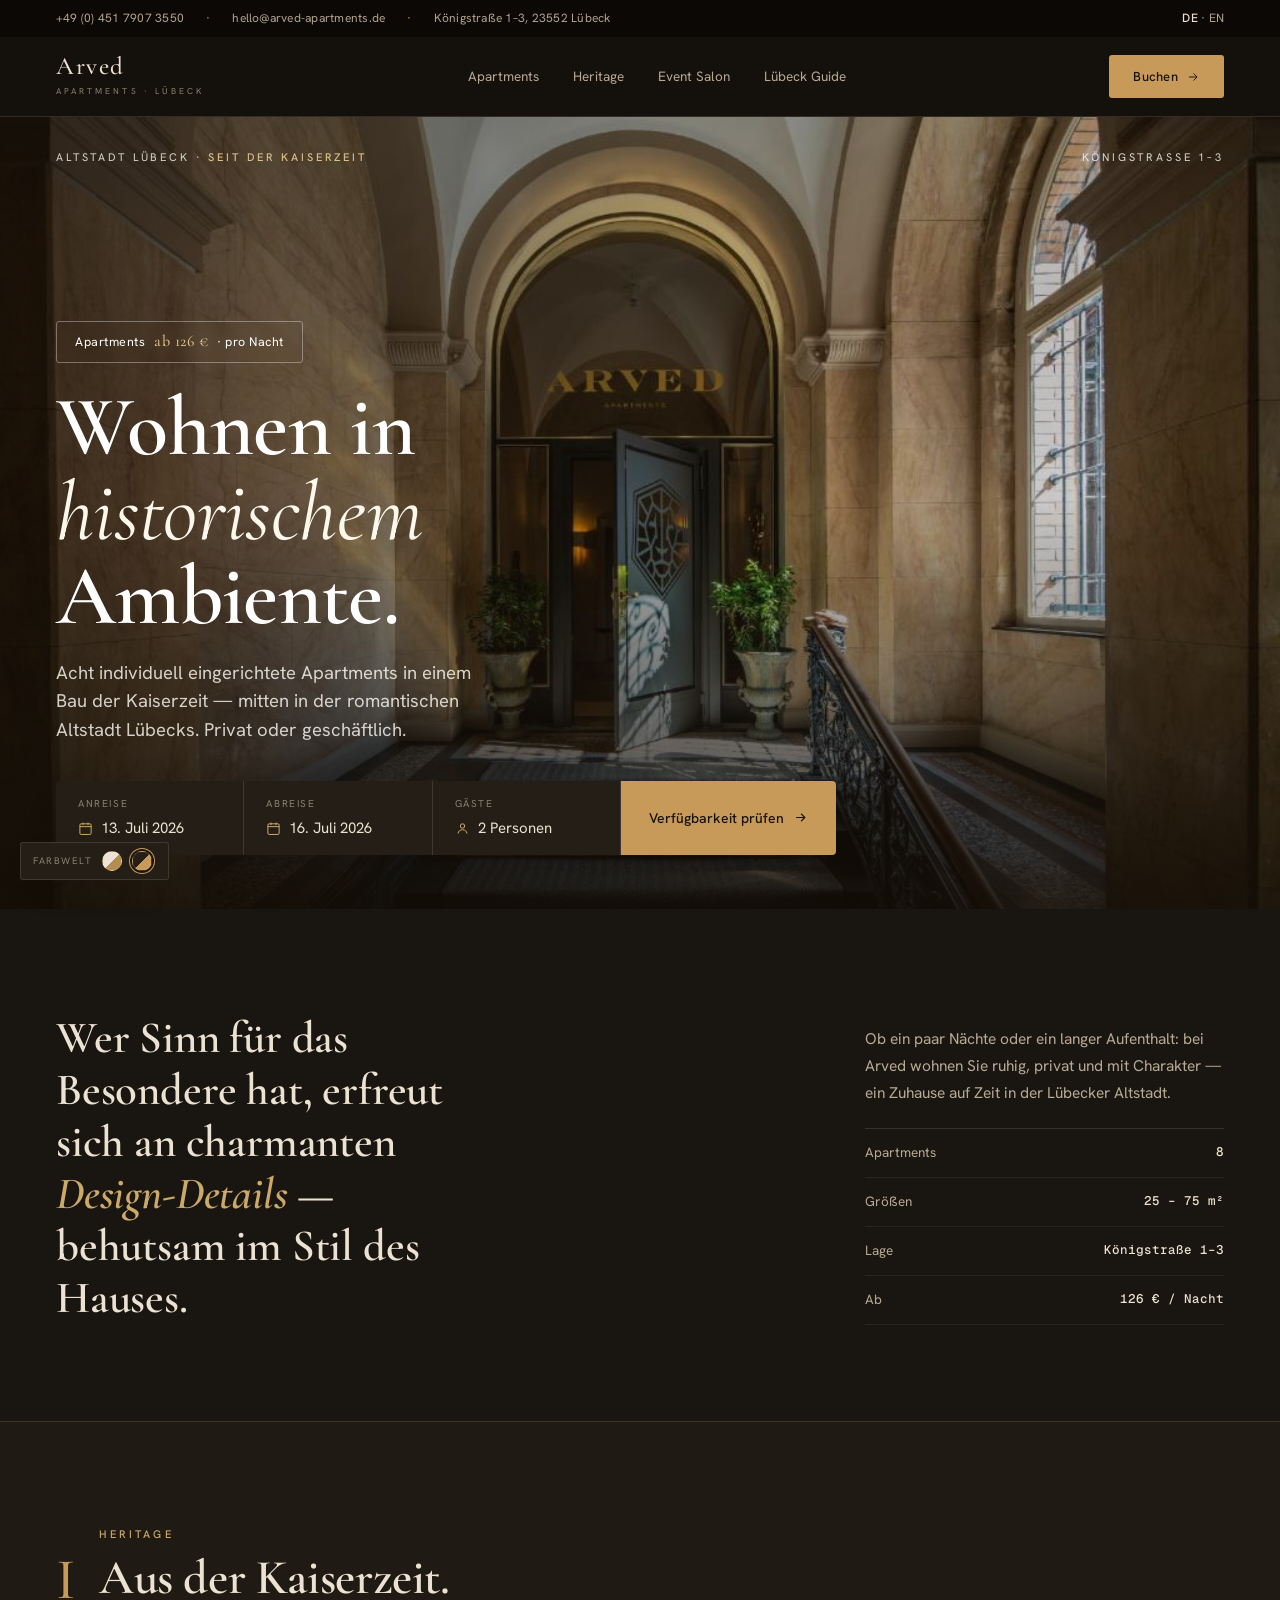
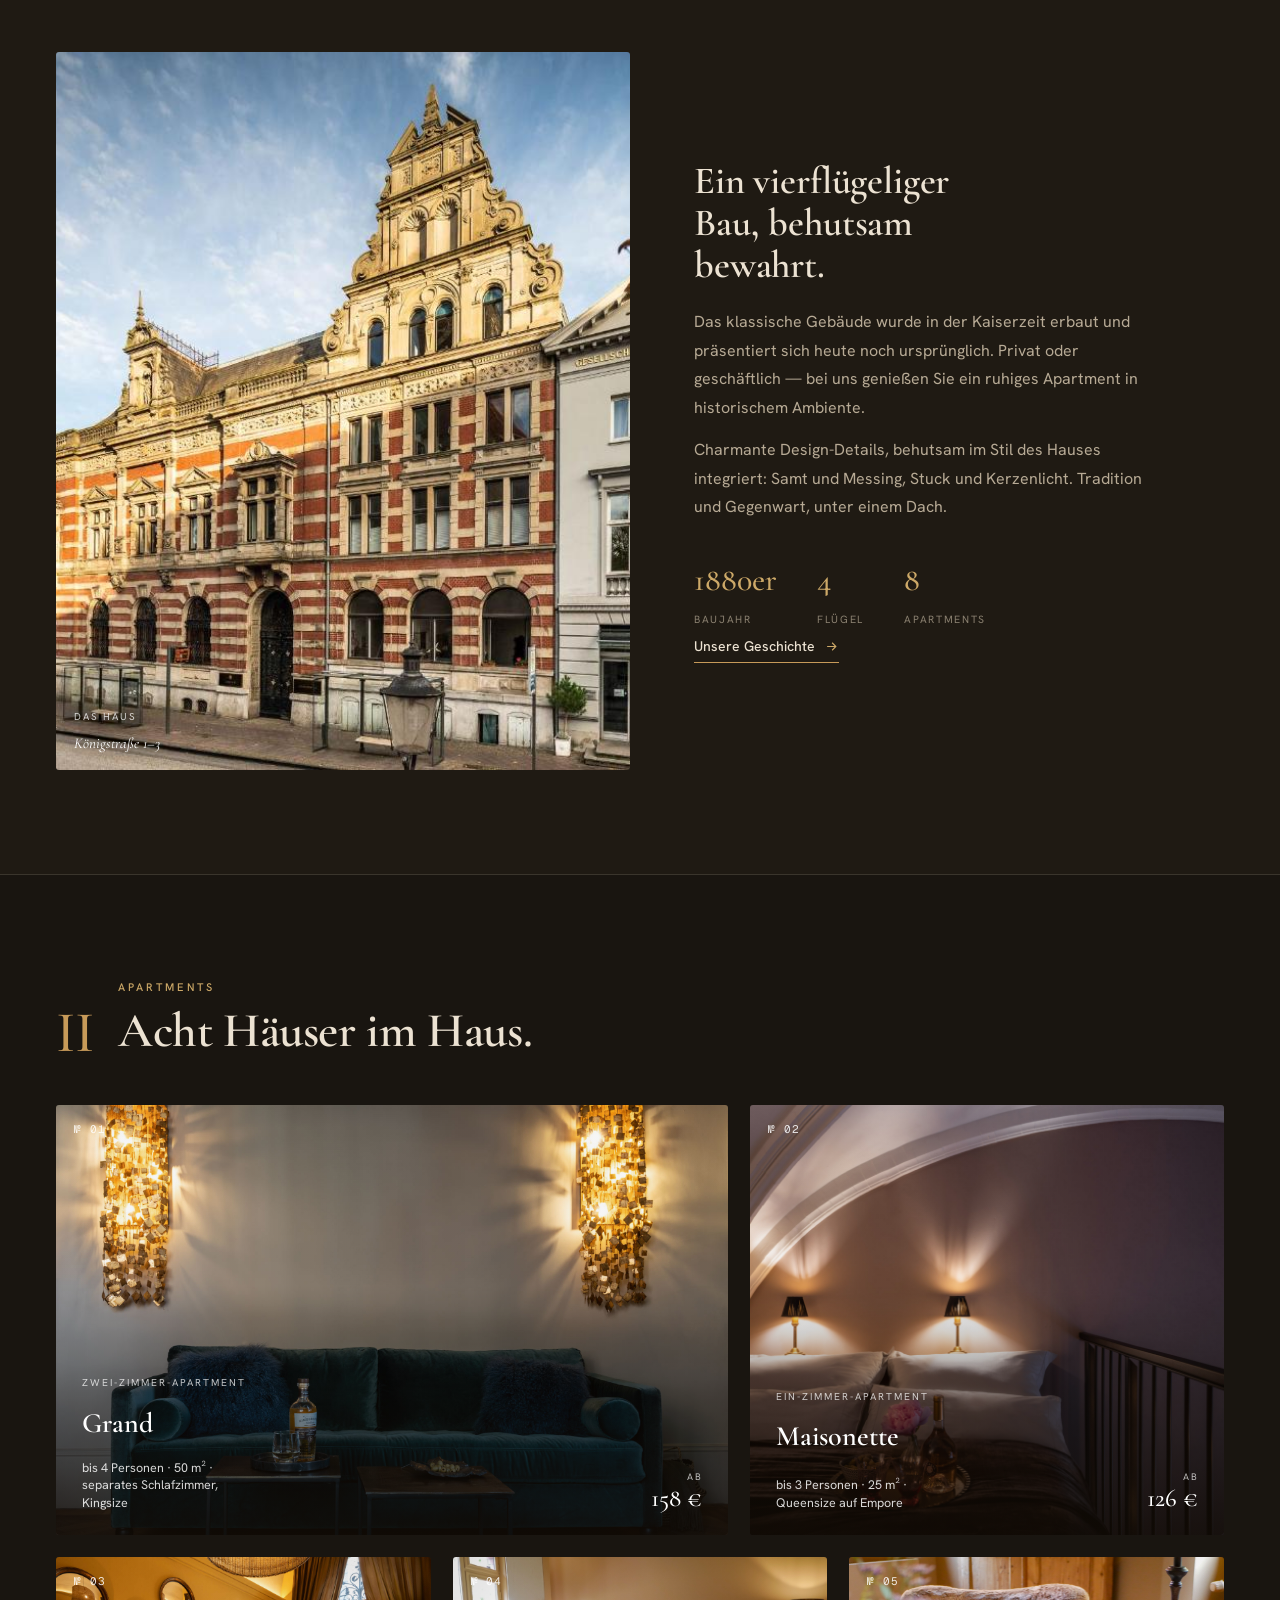
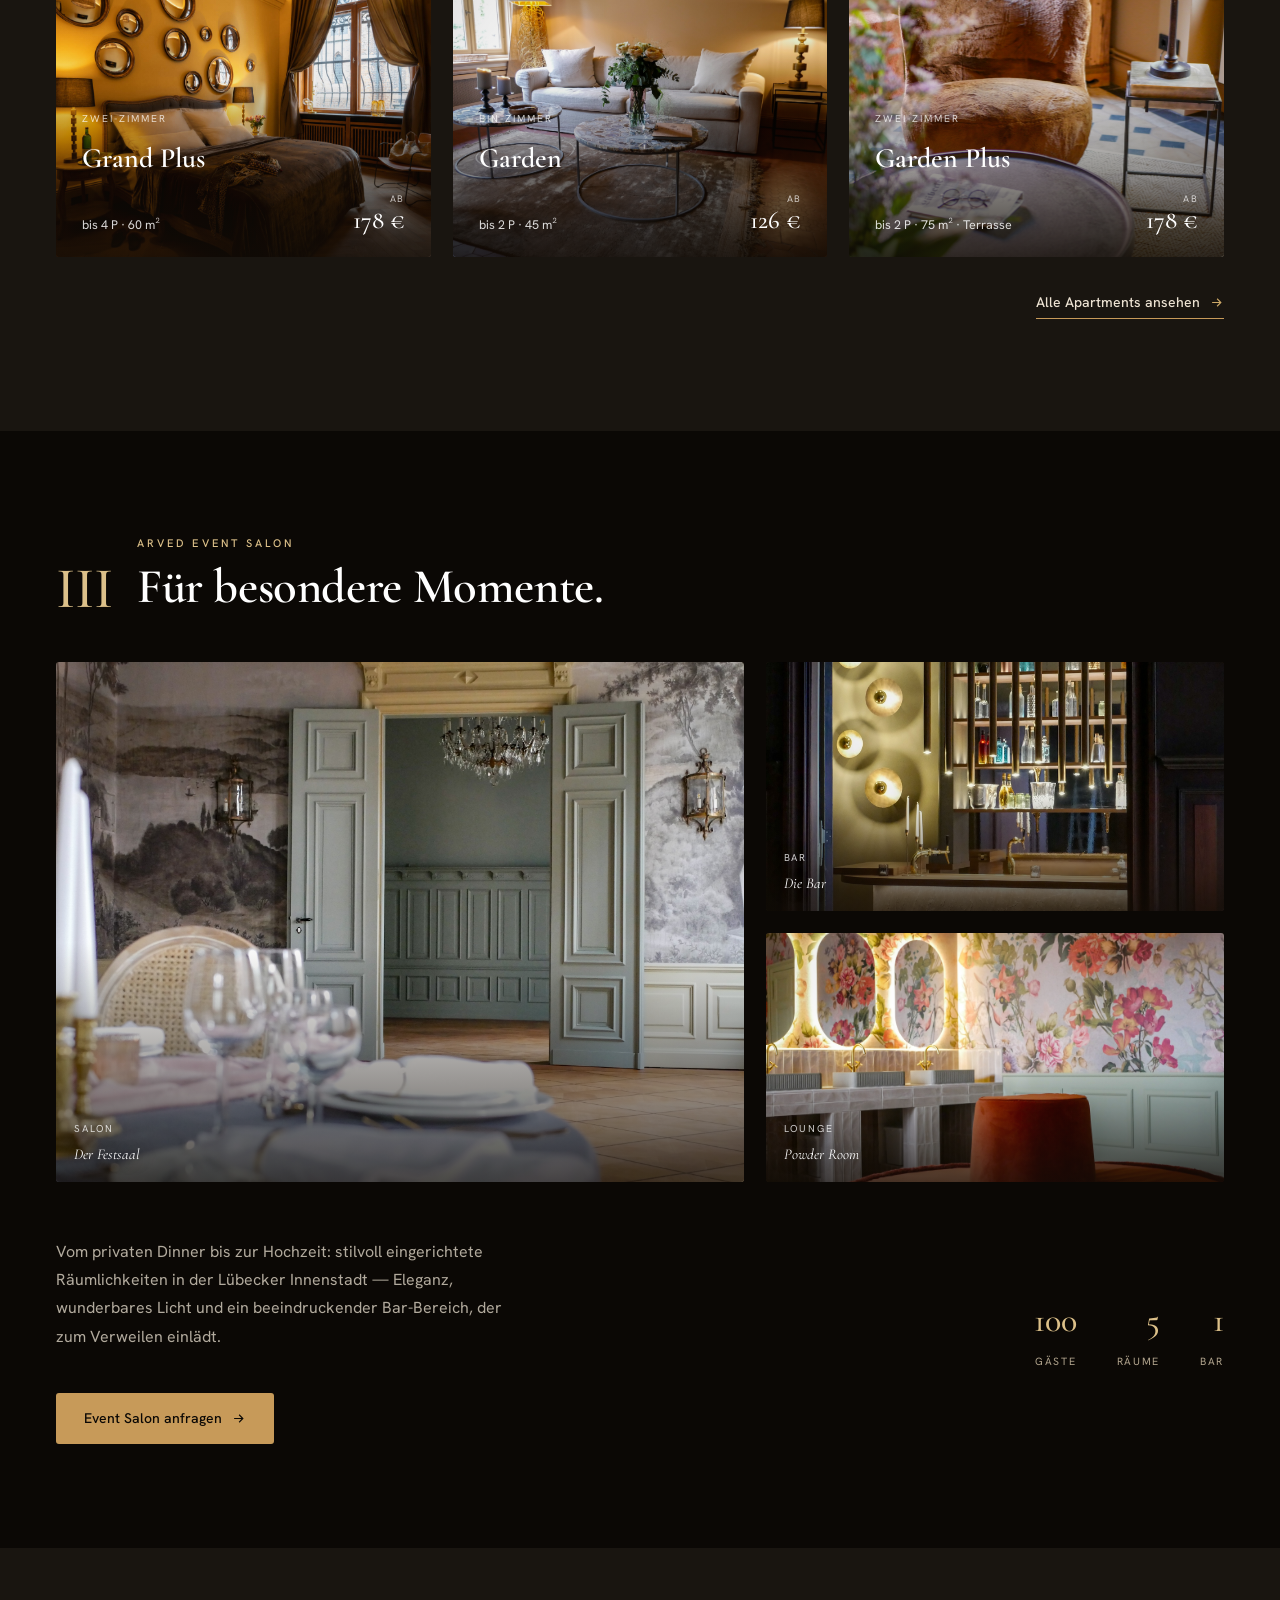
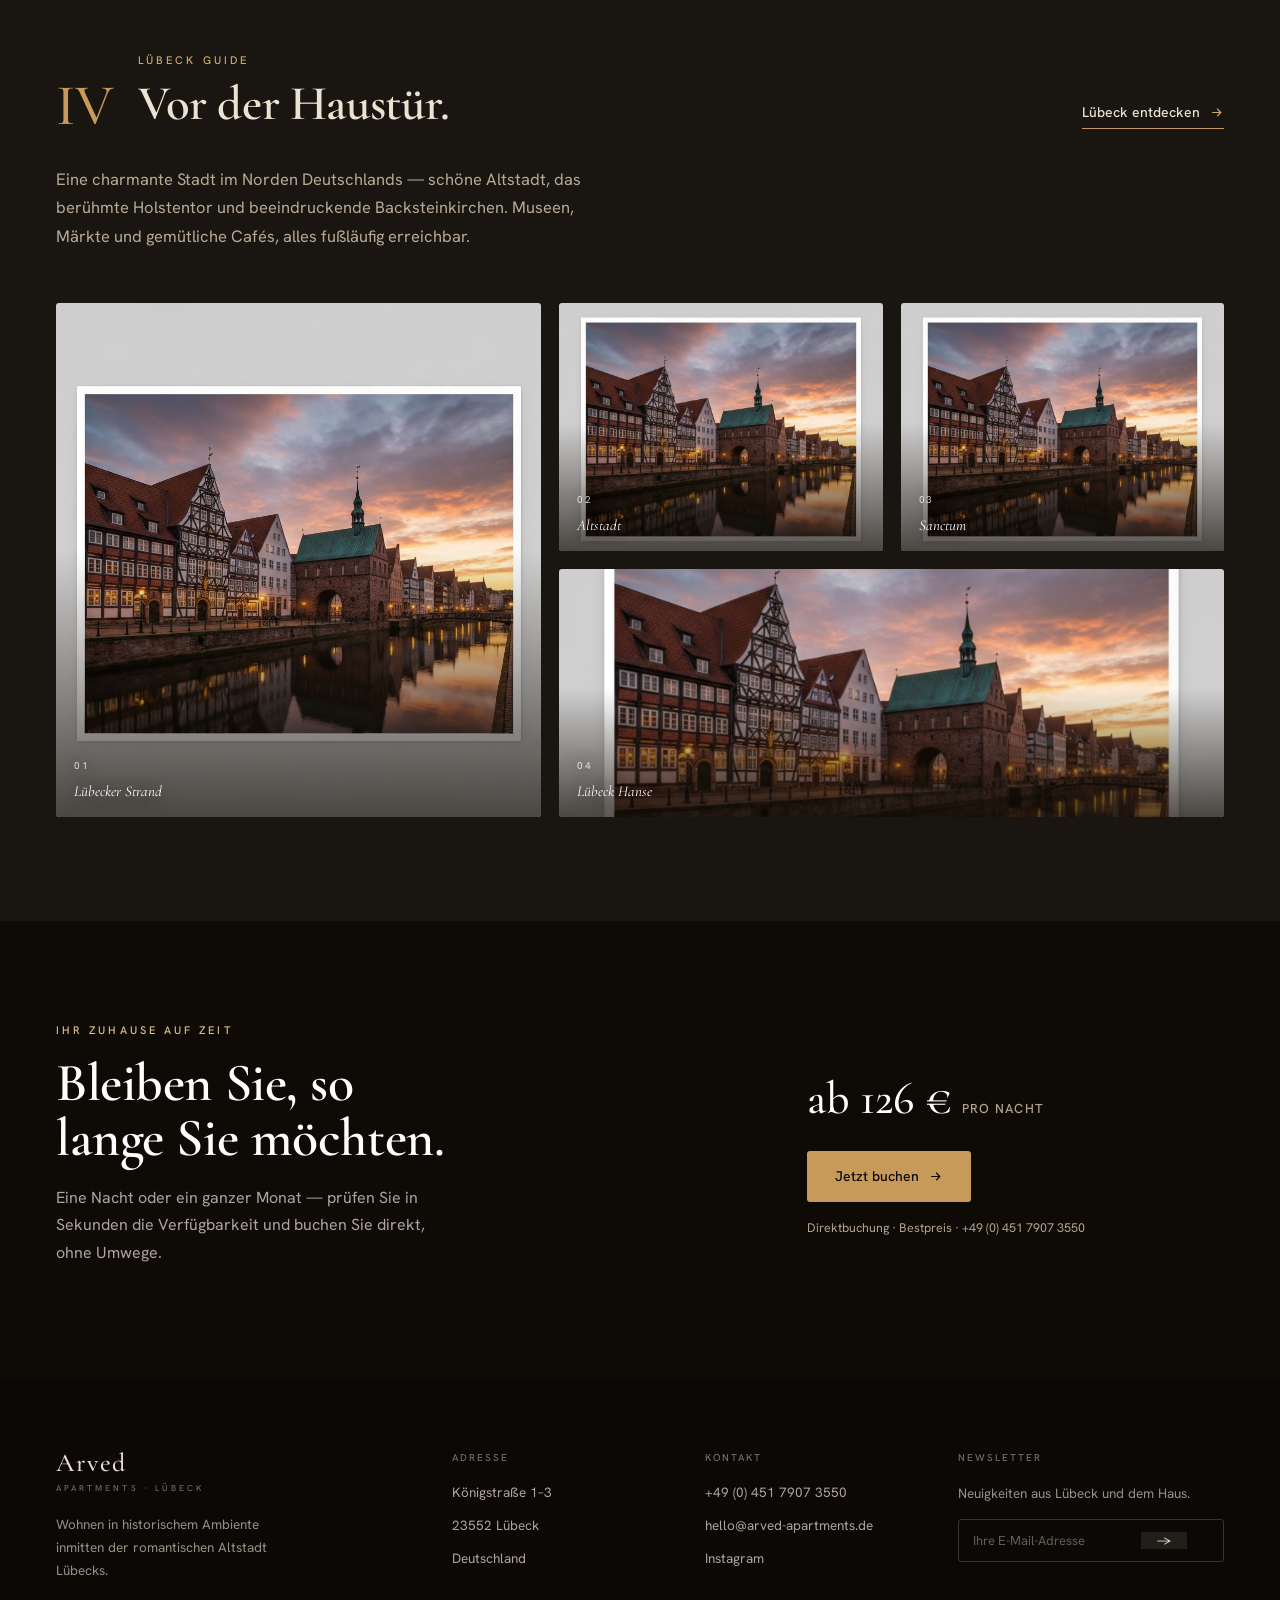
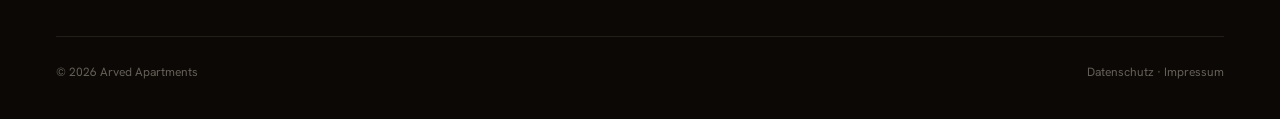
==== index.html @ 874bce6f "Initial import: ARVED Living click-dummy (static redesign prototype)" ====
<!DOCTYPE html>
<html lang="de">
<head>
<meta charset="utf-8">
<meta name="viewport" content="width=device-width, initial-scale=1">
<title>Arved Apartments — Lübeck</title>
<link rel="preconnect" href="https://fonts.googleapis.com">
<link rel="preconnect" href="https://fonts.gstatic.com" crossorigin>
<link href="https://fonts.googleapis.com/css2?family=Cormorant+Garamond:ital,wght@0,500;0,600;1,500;1,600&family=Hanken+Grotesk:wght@400;500;600&family=Geist+Mono:wght@400;500&display=swap" rel="stylesheet">
<style>
  :root{
    /* warm Arved palette — parchment, deep wood-black, brass */
    --page:#ece4d6; --paper:#f2ebdf; --card:#f4eee3; --card-h:#efe7d9;
    --ink:#1d1812; --ink2:#171209; --ink3:#221a10;
    --t1:#241d14; --t2:#6c6051; --t3:#9d917c;
    --inv:#ece2d2; --invm:#b1a48d;
    --line:rgba(35,26,12,0.13); --line-s:rgba(35,26,12,0.08); --line-iv:rgba(236,226,210,0.16);
    --brass:#b58d51; --brass-d:#8a6a37; --brass-iv:#cda968;
    --serif:'Cormorant Garamond',Georgia,serif; --sans:'Hanken Grotesk',-apple-system,sans-serif;
    --mono:'Geist Mono',ui-monospace,monospace;
  }
  *{box-sizing:border-box;}
  html,body{margin:0;}
  body{background:var(--page);color:var(--t1);font-family:var(--sans);font-size:15px;line-height:1.62;-webkit-font-smoothing:antialiased;-moz-osx-font-smoothing:grayscale;}
  h1,h2,h3,h4{font-weight:500;margin:0;}
  a{color:inherit;text-decoration:none;}
  img{display:block;}
  .wrap{max-width:1280px;margin:0 auto;padding:0 56px;}
  .eb{font-size:11px;font-weight:500;letter-spacing:0.28em;text-transform:uppercase;color:var(--brass-d);}
  .lnk{display:inline-flex;align-items:center;gap:9px;font-size:14px;font-weight:500;color:var(--t1);border-bottom:1px solid var(--brass);padding-bottom:4px;transition:gap .2s;}
  .lnk:hover{gap:15px;}
  .lnk svg{width:15px;height:15px;stroke:var(--brass-d);stroke-width:1.7;fill:none;}
  .rn{font-family:var(--serif);font-weight:500;color:var(--brass);line-height:.78;letter-spacing:0;}

  /* ---- top utility bar ---- */
  .util{background:var(--ink2);color:var(--invm);font-size:12px;letter-spacing:0.02em;}
  .util-in{max-width:1280px;margin:0 auto;padding:9px 56px;display:flex;align-items:center;justify-content:space-between;gap:20px;}
  .util a{color:var(--invm);transition:color .15s;}
  .util a:hover{color:var(--inv);}
  .util .l{display:flex;gap:22px;align-items:center;flex-wrap:wrap;}
.util .l a,.util .l span{white-space:nowrap;}
  .util .dot{color:var(--brass);}
  .util .lang{white-space:nowrap;}
  .util .lang b{color:var(--inv);font-weight:500;}

  /* ---- nav ---- */
  .nav{position:sticky;top:0;z-index:40;background:rgba(236,228,214,0.86);backdrop-filter:blur(14px);border-bottom:1px solid var(--line);}
  .nav-in{max-width:1280px;margin:0 auto;padding:17px 56px;display:flex;align-items:center;justify-content:space-between;gap:30px;}
  .mark b{font-family:var(--serif);font-size:25px;font-weight:500;letter-spacing:0.06em;display:block;line-height:1;}
  .mark span{font-size:8.5px;letter-spacing:0.36em;text-transform:uppercase;color:var(--t3);margin-top:6px;display:block;}
  .nav-l{display:flex;align-items:center;gap:34px;}
  .nav-l a{font-size:13.5px;color:var(--t2);transition:color .15s;white-space:nowrap;}
  .nav-l a:hover{color:var(--t1);}
  .btn-ink{background:var(--ink);color:var(--inv);font-size:13px;font-weight:500;border-radius:3px;padding:11px 24px;letter-spacing:0.02em;display:inline-flex;align-items:center;gap:8px;transition:opacity .15s;}
  .btn-ink:hover{opacity:.88;}
  .btn-ink svg{width:14px;height:14px;stroke:currentColor;stroke-width:1.6;fill:none;transition:transform .2s;}
  .btn-ink:hover svg{transform:translateX(3px);}

  /* ---- hero ---- */
  .hero{position:relative;min-height:792px;display:flex;flex-direction:column;justify-content:flex-end;overflow:hidden;}
  .hero>img{position:absolute;inset:0;width:100%;height:100%;object-fit:cover;object-position:center 50%;}
  .hero-ov{position:absolute;inset:0;background:linear-gradient(to top,rgba(20,14,7,0.86),rgba(20,14,7,0.18) 52%,rgba(20,14,7,0.30)),linear-gradient(to right,rgba(20,14,7,0.55),rgba(20,14,7,0) 62%);}
  .hero-top{position:absolute;top:32px;left:0;right:0;}
  .hero-top .wrap{display:flex;justify-content:space-between;color:rgba(255,251,244,0.82);font-size:11px;letter-spacing:0.26em;text-transform:uppercase;}
  .hero-top b{color:var(--brass-iv);font-weight:500;}
  .hero-c{position:relative;padding-bottom:54px;}
  .hero-price{display:inline-flex;align-items:baseline;gap:9px;white-space:nowrap;border:1px solid rgba(255,251,244,0.4);color:#fff;border-radius:3px;padding:7px 18px;font-size:12.5px;letter-spacing:0.04em;backdrop-filter:blur(4px);}
  .hero-price b{font-family:var(--serif);font-size:16px;font-weight:500;color:var(--brass-iv);}
  .hero h1{font-family:var(--serif);font-weight:500;letter-spacing:-0.008em;line-height:1.0;color:#fff;font-size:clamp(52px,6.6vw,98px);margin:22px 0 0;max-width:15ch;}
  .hero h1 i{font-style:italic;font-weight:400;color:#fdf7ec;}
  .hero-sub{color:rgba(255,251,244,0.8);font-size:18.5px;line-height:1.55;max-width:44ch;margin:20px 0 0;}

  /* booking bar */
  .book{margin-top:36px;display:flex;align-items:stretch;background:rgba(244,238,227,0.96);border-radius:4px;backdrop-filter:blur(8px);max-width:780px;box-shadow:0 36px 80px -34px rgba(15,10,4,0.7);overflow:hidden;}
  .bk-f{flex:1;padding:15px 22px;border-right:1px solid var(--line);display:flex;flex-direction:column;gap:4px;cursor:pointer;transition:background .15s;}
  .bk-f:hover{background:var(--card-h);}
  .bk-f .l{font-size:10px;letter-spacing:0.16em;text-transform:uppercase;color:var(--t3);}
  .bk-f .v{font-size:15px;color:var(--t1);display:flex;align-items:center;gap:8px;}
  .bk-f .v svg{width:15px;height:15px;stroke:var(--brass-d);stroke-width:1.6;fill:none;}
  .bk-go{display:flex;align-items:center;gap:9px;background:var(--ink);color:var(--inv);font-size:14px;font-weight:500;padding:0 28px;white-space:nowrap;transition:opacity .15s;}
  .bk-go:hover{opacity:.9;}
  .bk-go svg{width:15px;height:15px;stroke:currentColor;stroke-width:1.7;fill:none;transition:transform .2s;}
  .bk-go:hover svg{transform:translateX(3px);}

  /* ---- intro manifest ---- */
  .intro{padding:104px 0 96px;}
  .intro-grid{display:grid;grid-template-columns:1.35fr 0.65fr;gap:64px;align-items:end;}
  .intro h2{font-family:var(--serif);font-size:clamp(30px,3.5vw,46px);font-weight:500;letter-spacing:-0.004em;line-height:1.16;max-width:20ch;}
  .intro h2 i{font-style:italic;color:var(--brass-d);}
  .intro p{font-size:15.5px;color:var(--t2);line-height:1.75;}
  .intro .meta{display:flex;flex-direction:column;gap:0;border-top:1px solid var(--line);}
  .intro .meta div{display:flex;justify-content:space-between;gap:14px;padding:13px 0;border-bottom:1px solid var(--line-s);font-size:13.5px;}
  .intro .meta div span{color:var(--t2);} .intro .meta div b{font-weight:500;font-family:var(--mono);font-size:12.5px;color:var(--t1);}

  /* ---- section heads ---- */
  section{padding:104px 0;}
  .shead{display:flex;align-items:flex-end;gap:24px;margin-bottom:50px;}
  .shead .rn{font-size:58px;}
  .shead h2{font-family:var(--serif);font-size:clamp(32px,3.8vw,50px);font-weight:500;letter-spacing:-0.008em;line-height:1;}
  .shead .eb{display:block;margin-bottom:10px;}
  .shead.between{justify-content:space-between;align-items:flex-end;}
  .shead.between .lh{display:flex;align-items:flex-end;gap:24px;}

  /* ---- heritage ---- */
  .heritage{background:var(--paper);border-top:1px solid var(--line);border-bottom:1px solid var(--line);}
  .her-grid{display:grid;grid-template-columns:1.04fr 0.96fr;gap:64px;align-items:center;}
  .her-fig{position:relative;border-radius:3px;overflow:hidden;background:#e0d5c2;aspect-ratio:4/5;}
  .her-fig img{width:100%;height:100%;object-fit:cover;}
  .cap{position:absolute;left:18px;bottom:15px;z-index:2;white-space:nowrap;color:#fff;font-family:var(--serif);font-style:italic;font-size:15px;text-shadow:0 1px 16px rgba(0,0,0,.7);}
  .cap em{font-style:normal;font-family:var(--sans);font-size:10px;letter-spacing:0.18em;text-transform:uppercase;color:rgba(255,255,255,0.78);display:block;margin-bottom:5px;}
  .her-tx h3{font-family:var(--serif);font-size:clamp(28px,3vw,40px);font-weight:500;letter-spacing:-0.004em;line-height:1.1;max-width:16ch;}
  .her-tx p{font-size:16px;color:var(--t2);line-height:1.78;margin:22px 0 0;max-width:50ch;}
  .her-tx p + p{margin-top:14px;}
  .her-stats{display:flex;gap:40px;margin:32px 0 4px;flex-wrap:wrap;}
  .her-stats .s b{font-family:var(--serif);font-size:32px;font-weight:500;color:var(--brass-d);display:block;letter-spacing:0;}
  .her-stats .s span{font-size:10.5px;letter-spacing:0.16em;text-transform:uppercase;color:var(--t3);}

  /* ---- apartments gallery ---- */
  .apts{padding-bottom:112px;}
  .agrid{display:grid;grid-template-columns:repeat(12,1fr);gap:22px;}
  .acard{position:relative;border-radius:3px;overflow:hidden;background:#e0d5c2;text-decoration:none;display:flex;align-items:flex-end;min-height:300px;}
  .acard img{position:absolute;inset:0;width:100%;height:100%;object-fit:cover;transition:transform .7s cubic-bezier(.2,.6,.2,1);}
  .acard:hover img{transform:scale(1.045);}
  .acard .g{position:absolute;inset:0;background:linear-gradient(to top,rgba(18,12,6,0.84),rgba(18,12,6,0.04) 58%);}
  .acard .c{position:relative;padding:24px 26px;width:100%;color:#fff;}
  .acard .cat{font-size:10px;letter-spacing:0.2em;text-transform:uppercase;color:rgba(255,255,255,0.74);}
  .acard h3{font-family:var(--serif);font-size:28px;font-weight:500;margin:7px 0 0;letter-spacing:0;}
  .acard .row{display:flex;align-items:flex-end;justify-content:space-between;gap:14px;margin-top:13px;}
  .acard .spec{font-size:12.5px;color:rgba(255,255,255,0.84);line-height:1.4;max-width:24ch;}
  .acard .pr{text-align:right;line-height:1.05;white-space:nowrap;}
  .acard .pr small{font-size:9.5px;letter-spacing:0.14em;text-transform:uppercase;color:rgba(255,255,255,0.72);display:block;margin-bottom:3px;}
  .acard .pr b{font-family:var(--serif);font-size:25px;font-weight:500;}
  .acard .badge{position:absolute;top:16px;left:18px;font-family:var(--mono);font-size:11px;letter-spacing:0.08em;color:#fff;opacity:.86;}
  .c-7{grid-column:span 7;} .c-5{grid-column:span 5;} .c-4{grid-column:span 4;}
  .tall{min-height:430px;}
  .apt-foot{display:flex;justify-content:flex-end;margin-top:34px;}

  /* ---- event salon (dark) ---- */
  .salon{background:var(--ink2);color:var(--inv);}
  .salon .shead h2{color:#fff;}
  .salon .rn{color:var(--brass-iv);}
  .salon .eb{color:var(--brass-iv);}
  .sgrid{display:grid;grid-template-columns:1.5fr 1fr;gap:22px;}
  .sgrid .big{position:relative;border-radius:3px;overflow:hidden;min-height:520px;background:#241c11;}
  .sgrid .big img{position:absolute;inset:0;width:100%;height:100%;object-fit:cover;}
  .sgrid figure::after{content:"";position:absolute;inset:0;background:linear-gradient(to top,rgba(18,12,6,0.74),rgba(18,12,6,0) 46%);pointer-events:none;}
  .scol{display:grid;grid-template-rows:1fr 1fr;gap:22px;}
  .scol .sm{position:relative;border-radius:3px;overflow:hidden;background:#241c11;}
  .scol .sm img{position:absolute;inset:0;width:100%;height:100%;object-fit:cover;}
  .sbar{display:grid;grid-template-columns:1.4fr 1fr;gap:48px;align-items:center;margin-top:40px;}
  .sbar p{font-size:16px;color:rgba(236,226,210,0.74);line-height:1.78;max-width:52ch;}
  .sbar .stats{display:flex;gap:40px;flex-wrap:wrap;justify-content:flex-end;}
  .sbar .stats .s{text-align:right;}
  .sbar .stats .s b{font-family:var(--serif);font-size:34px;font-weight:500;color:var(--brass-iv);display:block;}
  .sbar .stats .s span{font-size:10.5px;letter-spacing:0.16em;text-transform:uppercase;color:var(--invm);}
  .btn-brass{background:var(--brass);color:var(--ink2);font-size:14px;font-weight:500;border-radius:3px;padding:14px 28px;display:inline-flex;align-items:center;gap:9px;transition:opacity .15s;margin-top:26px;}
  .btn-brass:hover{opacity:.92;}
  .btn-brass svg{width:15px;height:15px;stroke:currentColor;stroke-width:1.7;fill:none;transition:transform .2s;}
  .btn-brass:hover svg{transform:translateX(3px);}

  /* ---- lübeck ---- */
  .lub-lead{max-width:60ch;font-size:16.5px;color:var(--t2);line-height:1.75;margin:-14px 0 0;}
  .lgrid{display:grid;grid-template-columns:1.5fr 1fr 1fr;grid-template-rows:248px 248px;gap:18px;margin-top:52px;}
  .lc{position:relative;border-radius:3px;overflow:hidden;background:#e0d5c2;}
  .lc img{width:100%;height:100%;object-fit:cover;transition:transform .7s cubic-bezier(.2,.6,.2,1);}
  .lc:hover img{transform:scale(1.05);}
  .lc .g{position:absolute;inset:0;background:linear-gradient(to top,rgba(18,12,6,0.7),rgba(18,12,6,0) 52%);}
  .lc .cap{left:18px;bottom:14px;}
  .lc.big{grid-row:span 2;}
  .lub-foot{margin-top:38px;}

  /* ---- closing band ---- */
  .band{background:var(--ink);color:var(--inv);}
  .band .wrap{padding:96px 56px;display:grid;grid-template-columns:1.25fr 0.75fr;gap:56px;align-items:center;}
  .band .eb{color:var(--brass-iv);}
  .band h2{font-family:var(--serif);font-size:clamp(34px,4.2vw,58px);font-weight:500;letter-spacing:-0.008em;line-height:1.02;color:#fff;margin-top:15px;max-width:15ch;}
  .band p{color:rgba(236,226,210,0.72);font-size:16px;line-height:1.7;max-width:42ch;margin-top:18px;}
  .band-cta{display:flex;flex-direction:column;align-items:flex-start;gap:16px;}
  .band-price{font-family:var(--serif);font-size:46px;font-weight:500;letter-spacing:-0.004em;color:#fff;}
  .band-price small{font-family:var(--sans);font-size:13px;letter-spacing:0.1em;text-transform:uppercase;color:var(--invm);margin-left:10px;}
  .band-note{font-size:12.5px;color:var(--invm);}

  /* ---- footer ---- */
  footer{background:var(--ink2);color:var(--inv);padding:72px 0 36px;}
  .ft{display:grid;grid-template-columns:1.7fr 1fr 1fr 1.3fr;gap:48px;}
  .ft .mark b{font-family:var(--serif);font-size:26px;color:var(--inv);letter-spacing:0.06em;}
  .ft .mark span{font-size:8.5px;letter-spacing:0.36em;text-transform:uppercase;color:rgba(236,226,210,0.5);margin-top:6px;display:block;}
  .ft p{font-size:13.5px;line-height:1.7;color:rgba(236,226,210,0.62);max-width:30ch;margin:18px 0 0;}
  .ft h4{font-size:10px;letter-spacing:0.2em;text-transform:uppercase;color:rgba(236,226,210,0.46);margin:0 0 16px;}
  .ft .col a,.ft .col div{display:block;font-size:13.5px;color:rgba(236,226,210,0.72);margin-bottom:11px;transition:color .15s;}
  .ft .col a:hover{color:#fff;}
  .nl{display:flex;border:1px solid rgba(236,226,210,0.2);border-radius:3px;overflow:hidden;margin-top:4px;}
  .nl input{flex:1;background:transparent;border:0;color:#fff;font-family:var(--sans);font-size:13px;padding:12px 14px;outline:none;}
  .nl input::placeholder{color:rgba(236,226,210,0.4);}
  .nl button{background:rgba(236,226,210,0.1);border:0;color:var(--inv);font-family:var(--sans);font-size:13px;padding:0 16px;cursor:pointer;transition:background .15s;}
  .nl button:hover{background:rgba(236,226,210,0.18);}
  .ft-b{display:flex;justify-content:space-between;align-items:center;margin-top:54px;padding-top:26px;border-top:1px solid rgba(236,226,210,0.1);font-size:12px;color:rgba(236,226,210,0.4);}
  .ft-b a{color:inherit;}

  @media(max-width:1040px){
    .intro-grid,.her-grid,.sbar,.band .wrap,.sgrid{grid-template-columns:1fr;gap:36px;}
    .agrid{grid-template-columns:repeat(6,1fr);}
    .c-7,.c-5,.c-4{grid-column:span 6;}
    .lgrid{grid-template-columns:1fr 1fr;grid-template-rows:auto;}
    .lc.big{grid-row:span 1;grid-column:span 2;}
    .scol{grid-template-rows:240px 240px;}
  }

  /* ---- Salbei Farbwelt ---- */
  html[data-theme="nacht"]{
    --page:#191510; --paper:#1f1a13; --card:#241e16; --card-h:#2b2419;
    --ink:#0e0a06; --ink2:#0b0805; --ink3:#15100a;
    --t1:#ece2d2; --t2:#b7aa95; --t3:#8a8070;
    --inv:#ece2d2; --invm:#b1a48d;
    --line:rgba(236,226,210,0.13); --line-s:rgba(236,226,210,0.07); --line-iv:rgba(236,226,210,0.16);
    --brass:#c79a59; --brass-d:#cda968; --brass-iv:#dcc089;
  }
  html[data-theme="nacht"] .nav{background:rgba(20,16,11,0.82);}
  html[data-theme="nacht"] .book{background:#241e16;}
  html[data-theme="nacht"] .her-fig,html[data-theme="nacht"] .acard,html[data-theme="nacht"] .lc{background:#241e16;}
  .tw{position:fixed;left:20px;bottom:20px;z-index:90;display:flex;align-items:center;gap:10px;background:var(--card);border:1px solid var(--line);border-radius:3px;padding:8px 16px 8px 12px;box-shadow:0 14px 36px -16px rgba(0,0,0,.45);}
  .tw .lab{font-size:9.5px;letter-spacing:0.16em;text-transform:uppercase;color:var(--t3);}
  .tw button{width:20px;height:20px;border-radius:50%;border:1px solid var(--line);cursor:pointer;padding:0;transition:transform .15s;}
  .tw button:hover{transform:scale(1.12);}
  .tw button.on{box-shadow:0 0 0 2px var(--page),0 0 0 3px var(--brass);}
  .tw .w-perg{background:linear-gradient(135deg,#ece4d6 50%,#b58d51 50%);}
  .tw .w-nacht{background:linear-gradient(135deg,#241e16 50%,#c79a59 50%);}

/* Nacht — component integration + premium display weight */
html[data-theme="nacht"] .btn-ink,html[data-theme="nacht"] .bk-go{background:var(--brass);color:#17120c;}
html[data-theme="nacht"] .btn-ink svg,html[data-theme="nacht"] .bk-go svg{stroke:#17120c;}
html[data-theme="nacht"] .hero-price{border-color:rgba(255,255,255,0.34);}
html[data-theme="nacht"] .nl input{color:#fff;}
.hero h1,.phero h1,.shead h2,.band h2,.intro h2,.her-tx h3,.acard h3{font-weight:600;}
</style>
<script src="arved.js"></script>
</head>
<body>

  <!-- utility bar -->
  <div class="util">
    <div class="util-in">
      <div class="l">
        <a href="tel:+4945179073550">+49 (0) 451 7907 3550</a>
        <span class="dot">·</span>
        <a href="mailto:hello@arved-apartments.de">hello@arved-apartments.de</a>
        <span class="dot">·</span>
        <span>Königstraße 1–3, 23552 Lübeck</span>
      </div>
      <div class="lang"><b>DE</b> · EN</div>
    </div>
  </div>

  <!-- nav -->
  <header class="nav">
    <div class="nav-in">
      <a class="mark" href="index.html"><b>Arved</b><span>Apartments · Lübeck</span></a>
      <nav class="nav-l">
        <a href="apartments.html">Apartments</a>
        <a href="heritage.html">Heritage</a>
        <a href="event-salon.html">Event Salon</a>
        <a href="lubeck.html">Lübeck Guide</a>
      </nav>
      <a class="btn-ink" href="https://booking2.softtec.software/arvedapartments" target="_blank" rel="noopener">Buchen <svg viewBox="0 0 24 24"><path d="M5 12h14M13 6l6 6-6 6"/></svg></a>
    </div>
  </header>

  <!-- hero -->
  <section class="hero" style="padding:0;">
    <img src="assets/arved/entrance.jpg" alt="Historischer Eingang der Arved Apartments, Königstraße Lübeck" style="object-position:center 44%;">
    <div class="hero-ov"></div>
    <div class="hero-top">
      <div class="wrap">
        <span>Altstadt Lübeck · <b>seit der Kaiserzeit</b></span>
        <span>Königstraße 1–3</span>
      </div>
    </div>
    <div class="hero-c">
      <div class="wrap">
        <span class="hero-price">Apartments <b>ab 126 €</b> · pro Nacht</span>
        <h1>Wohnen in <i>historischem</i> Ambiente.</h1>
        <p class="hero-sub">Acht individuell eingerichtete Apartments in einem Bau der Kaiserzeit — mitten in der romantischen Altstadt Lübecks. Privat oder geschäftlich.</p>
        <div class="book">
          <div class="bk-f"><span class="l">Anreise</span><span class="v"><svg viewBox="0 0 24 24"><rect x="3" y="4.5" width="18" height="17" rx="2"/><path d="M3 9h18M8 2.5v4M16 2.5v4"/></svg>13. Juli 2026</span></div>
          <div class="bk-f"><span class="l">Abreise</span><span class="v"><svg viewBox="0 0 24 24"><rect x="3" y="4.5" width="18" height="17" rx="2"/><path d="M3 9h18M8 2.5v4M16 2.5v4"/></svg>16. Juli 2026</span></div>
          <div class="bk-f"><span class="l">Gäste</span><span class="v"><svg viewBox="0 0 24 24"><circle cx="12" cy="8" r="3.5"/><path d="M5 20c0-3.6 3.1-6 7-6s7 2.4 7 6"/></svg>2 Personen</span></div>
          <a class="bk-go" href="https://booking2.softtec.software/arvedapartments" target="_blank" rel="noopener">Verfügbarkeit prüfen <svg viewBox="0 0 24 24"><path d="M5 12h14M13 6l6 6-6 6"/></svg></a>
        </div>
      </div>
    </div>
  </section>

  <!-- intro manifest -->
  <div class="wrap">
    <div class="intro">
      <div class="intro-grid">
        <h2>Wer Sinn für das Besondere hat, erfreut sich an charmanten <i>Design-Details</i> — behutsam im Stil des Hauses.</h2>
        <div>
          <p style="margin:0 0 22px;">Ob ein paar Nächte oder ein langer Aufenthalt: bei Arved wohnen Sie ruhig, privat und mit Charakter — ein Zuhause auf Zeit in der Lübecker Altstadt.</p>
          <div class="meta">
            <div><span>Apartments</span><b>8</b></div>
            <div><span>Größen</span><b>25 – 75 m²</b></div>
            <div><span>Lage</span><b>Königstraße 1–3</b></div>
            <div><span>Ab</span><b>126 € / Nacht</b></div>
          </div>
        </div>
      </div>
    </div>
  </div>

  <!-- I — heritage -->
  <section class="heritage" id="heritage">
    <div class="wrap">
      <div class="shead">
        <span class="rn">I</span>
        <div><span class="eb">Heritage</span><h2>Aus der Kaiserzeit.</h2></div>
      </div>
      <div class="her-grid">
        <figure class="her-fig" style="margin:0;">
          <img src="assets/arved/building.jpg" alt="Das Arved-Haus an der Königstraße — Kaiserzeit-Fassade" style="object-position:center 38%;">
          <figcaption class="cap"><em>Das Haus</em>Königstraße 1–3</figcaption>
        </figure>
        <div class="her-tx">
          <h3>Ein vierflügeliger Bau, behutsam bewahrt.</h3>
          <p>Das klassische Gebäude wurde in der Kaiserzeit erbaut und präsentiert sich heute noch ursprünglich. Privat oder geschäftlich — bei uns genießen Sie ein ruhiges Apartment in historischem Ambiente.</p>
          <p>Charmante Design-Details, behutsam im Stil des Hauses integriert: Samt und Messing, Stuck und Kerzenlicht. Tradition und Gegenwart, unter einem Dach.</p>
          <div class="her-stats">
            <div class="s"><b>1880er</b><span>Baujahr</span></div>
            <div class="s"><b>4</b><span>Flügel</span></div>
            <div class="s"><b>8</b><span>Apartments</span></div>
          </div>
          <a class="lnk" href="heritage.html">Unsere Geschichte <svg viewBox="0 0 24 24"><path d="M5 12h14M13 6l6 6-6 6"/></svg></a>
        </div>
      </div>
    </div>
  </section>

  <!-- II — apartments -->
  <section class="apts" id="apartments">
    <div class="wrap">
      <div class="shead">
        <span class="rn">II</span>
        <div><span class="eb">Apartments</span><h2>Acht Häuser im Haus.</h2></div>
      </div>
      <div class="agrid">
        <a class="acard c-7 tall" href="apartment-grand.html">
          <img src="assets/arved/grand-1.jpg" alt="Wohnsalon Grand" style="object-position:center 50%;">
          <div class="g"></div><span class="badge">№ 01</span>
          <div class="c"><span class="cat">Zwei-Zimmer-Apartment</span><h3>Grand</h3>
            <div class="row"><span class="spec">bis 4 Personen · 50 m² · separates Schlafzimmer, Kingsize</span><span class="pr"><small>ab</small><b>158 €</b></span></div>
          </div>
        </a>
        <a class="acard c-5 tall" href="apartment-maisonette.html">
          <img src="assets/arved/maisonette-3.jpg" alt="Maisonette Empore" style="object-position:center 54%;">
          <div class="g"></div><span class="badge">№ 02</span>
          <div class="c"><span class="cat">Ein-Zimmer-Apartment</span><h3>Maisonette</h3>
            <div class="row"><span class="spec">bis 3 Personen · 25 m² · Queensize auf Empore</span><span class="pr"><small>ab</small><b>126 €</b></span></div>
          </div>
        </a>
        <a class="acard c-4" href="apartment-grand-plus.html">
          <img src="assets/arved/grandplus-3.jpg" alt="Schlafzimmer Grand Plus mit Altstadtblick" style="object-position:center 42%;">
          <div class="g"></div><span class="badge">№ 03</span>
          <div class="c"><span class="cat">Zwei-Zimmer</span><h3>Grand Plus</h3>
            <div class="row"><span class="spec">bis 4 P · 60 m²</span><span class="pr"><small>ab</small><b>178 €</b></span></div>
          </div>
        </a>
        <a class="acard c-4" href="apartment-garden.html">
          <img src="assets/arved/garden-1.jpg" alt="Wohnzimmer Garden" style="object-position:center 56%;">
          <div class="g"></div><span class="badge">№ 04</span>
          <div class="c"><span class="cat">Ein-Zimmer</span><h3>Garden</h3>
            <div class="row"><span class="spec">bis 2 P · 45 m²</span><span class="pr"><small>ab</small><b>126 €</b></span></div>
          </div>
        </a>
        <a class="acard c-4" href="apartment-garden-plus.html">
          <img src="assets/arved/gardenplus-4.jpg" alt="Sitzbereich Garden Plus" style="object-position:center 50%;">
          <div class="g"></div><span class="badge">№ 05</span>
          <div class="c"><span class="cat">Zwei-Zimmer</span><h3>Garden Plus</h3>
            <div class="row"><span class="spec">bis 2 P · 75 m² · Terrasse</span><span class="pr"><small>ab</small><b>178 €</b></span></div>
          </div>
        </a>
      </div>
      <div class="apt-foot"><a class="lnk" href="apartments.html">Alle Apartments ansehen <svg viewBox="0 0 24 24"><path d="M5 12h14M13 6l6 6-6 6"/></svg></a></div>
    </div>
  </section>

  <!-- III — event salon -->
  <section class="salon" id="salon">
    <div class="wrap">
      <div class="shead">
        <span class="rn">III</span>
        <div><span class="eb">Arved Event Salon</span><h2>Für besondere Momente.</h2></div>
      </div>
      <div class="sgrid">
        <figure class="big" style="margin:0;">
          <img src="assets/arved/salon-1.jpg" alt="Festsaal mit Wandmalerei und Kronleuchter" style="object-position:center 50%;">
          <figcaption class="cap"><em>Salon</em>Der Festsaal</figcaption>
        </figure>
        <div class="scol">
          <figure class="sm" style="margin:0;"><img src="assets/arved/salon-3.jpg" alt="Bar-Bereich" style="object-position:center 50%;"><figcaption class="cap"><em>Bar</em>Die Bar</figcaption></figure>
          <figure class="sm" style="margin:0;"><img src="assets/arved/salon-4.jpg" alt="Florale Powder Lounge" style="object-position:center 50%;"><figcaption class="cap"><em>Lounge</em>Powder Room</figcaption></figure>
        </div>
      </div>
      <div class="sbar">
        <div>
          <p>Vom privaten Dinner bis zur Hochzeit: stilvoll eingerichtete Räumlichkeiten in der Lübecker Innenstadt — Eleganz, wunderbares Licht und ein beeindruckender Bar-Bereich, der zum Verweilen einlädt.</p>
          <a class="btn-brass" href="mailto:hello@arved-apartments.de?subject=Anfrage%20Event%20Salon">Event Salon anfragen <svg viewBox="0 0 24 24"><path d="M5 12h14M13 6l6 6-6 6"/></svg></a>
        </div>
        <div class="stats">
          <div class="s"><b>100</b><span>Gäste</span></div>
          <div class="s"><b>5</b><span>Räume</span></div>
          <div class="s"><b>1</b><span>Bar</span></div>
        </div>
      </div>
    </div>
  </section>

  <!-- IV — lübeck -->
  <section id="lubeck">
    <div class="wrap">
      <div class="shead between">
        <div class="lh"><span class="rn">IV</span><div><span class="eb">Lübeck Guide</span><h2>Vor der Haustür.</h2></div></div>
        <a class="lnk" href="lubeck.html">Lübeck entdecken <svg viewBox="0 0 24 24"><path d="M5 12h14M13 6l6 6-6 6"/></svg></a>
      </div>
      <p class="lub-lead">Eine charmante Stadt im Norden Deutschlands — schöne Altstadt, das berühmte Holstentor und beeindruckende Backsteinkirchen. Museen, Märkte und gemütliche Cafés, alles fußläufig erreichbar.</p>
      <div class="lgrid">
        <div class="lc big"><img src="https://cdn.prod.website-files.com/64cb91a827a43be2842e2e1c/64cd0c376dcf86bb4c5c6894_lubeck-img-1.jpg" alt="Der Lübecker Strand" onerror="this.src='assets/lubeck-hero.jpg'"><div class="g"></div><figcaption class="cap"><em>01</em>Lübecker Strand</figcaption></div>
        <div class="lc"><img src="https://cdn.prod.website-files.com/64cb91a827a43be2842e2e1c/64cd105002d6112362ad1e54_lb-2.jpg" alt="Lübeck erkunden" onerror="this.src='assets/lubeck-hero-clean.jpg'"><div class="g"></div><figcaption class="cap"><em>02</em>Altstadt</figcaption></div>
        <div class="lc"><img src="https://cdn.prod.website-files.com/64cb91a827a43be2842e2e1c/64d1079cc51d93a95c857fd5_lb-3.jpg" alt="Sanctum — Backsteingotik" onerror="this.src='assets/lubeck-hero.jpg'"><div class="g"></div><figcaption class="cap"><em>03</em>Sanctum</figcaption></div>
        <div class="lc" style="grid-column:span 2;"><img src="https://cdn.prod.website-files.com/64cb91a827a43be2842e2e1c/64d107a7be6128d9456ee406_lb-4.jpg" alt="Lübeck Hanse — an der Trave" onerror="this.src='assets/lubeck-hero-wide.jpg'"><div class="g"></div><figcaption class="cap"><em>04</em>Lübeck Hanse</figcaption></div>
      </div>
    </div>
  </section>

  <!-- closing band -->
  <section class="band" style="padding:0;">
    <div class="wrap">
      <div>
        <span class="eb">Ihr Zuhause auf Zeit</span>
        <h2>Bleiben Sie, so lange Sie möchten.</h2>
        <p>Eine Nacht oder ein ganzer Monat — prüfen Sie in Sekunden die Verfügbarkeit und buchen Sie direkt, ohne Umwege.</p>
      </div>
      <div class="band-cta">
        <div class="band-price">ab 126 €<small>pro Nacht</small></div>
        <a class="btn-brass" style="margin-top:0;" href="https://booking2.softtec.software/arvedapartments" target="_blank" rel="noopener">Jetzt buchen <svg viewBox="0 0 24 24"><path d="M5 12h14M13 6l6 6-6 6"/></svg></a>
        <span class="band-note">Direktbuchung · Bestpreis · +49 (0) 451 7907 3550</span>
      </div>
    </div>
  </section>

  <!-- footer -->
  <footer>
    <div class="wrap">
      <div class="ft">
        <div>
          <div class="mark"><b>Arved</b><span>Apartments · Lübeck</span></div>
          <p>Wohnen in historischem Ambiente inmitten der romantischen Altstadt Lübecks.</p>
        </div>
        <div class="col"><h4>Adresse</h4><div>Königstraße 1–3</div><div>23552 Lübeck</div><div>Deutschland</div></div>
        <div class="col"><h4>Kontakt</h4><a href="tel:+4945179073550">+49 (0) 451 7907 3550</a><a href="mailto:hello@arved-apartments.de">hello@arved-apartments.de</a><a href="https://www.instagram.com/arvedapartments/" target="_blank" rel="noopener">Instagram</a></div>
        <div class="col"><h4>Newsletter</h4><p style="margin:0 0 14px;">Neuigkeiten aus Lübeck und dem Haus.</p><div class="nl"><input type="email" placeholder="Ihre E-Mail-Adresse"><button>→</button></div></div>
      </div>
      <div class="ft-b"><span>© 2026 Arved Apartments</span><span><a href="#">Datenschutz</a> · <a href="#">Impressum</a></span></div>
    </div>
  </footer>

</body>
</html>
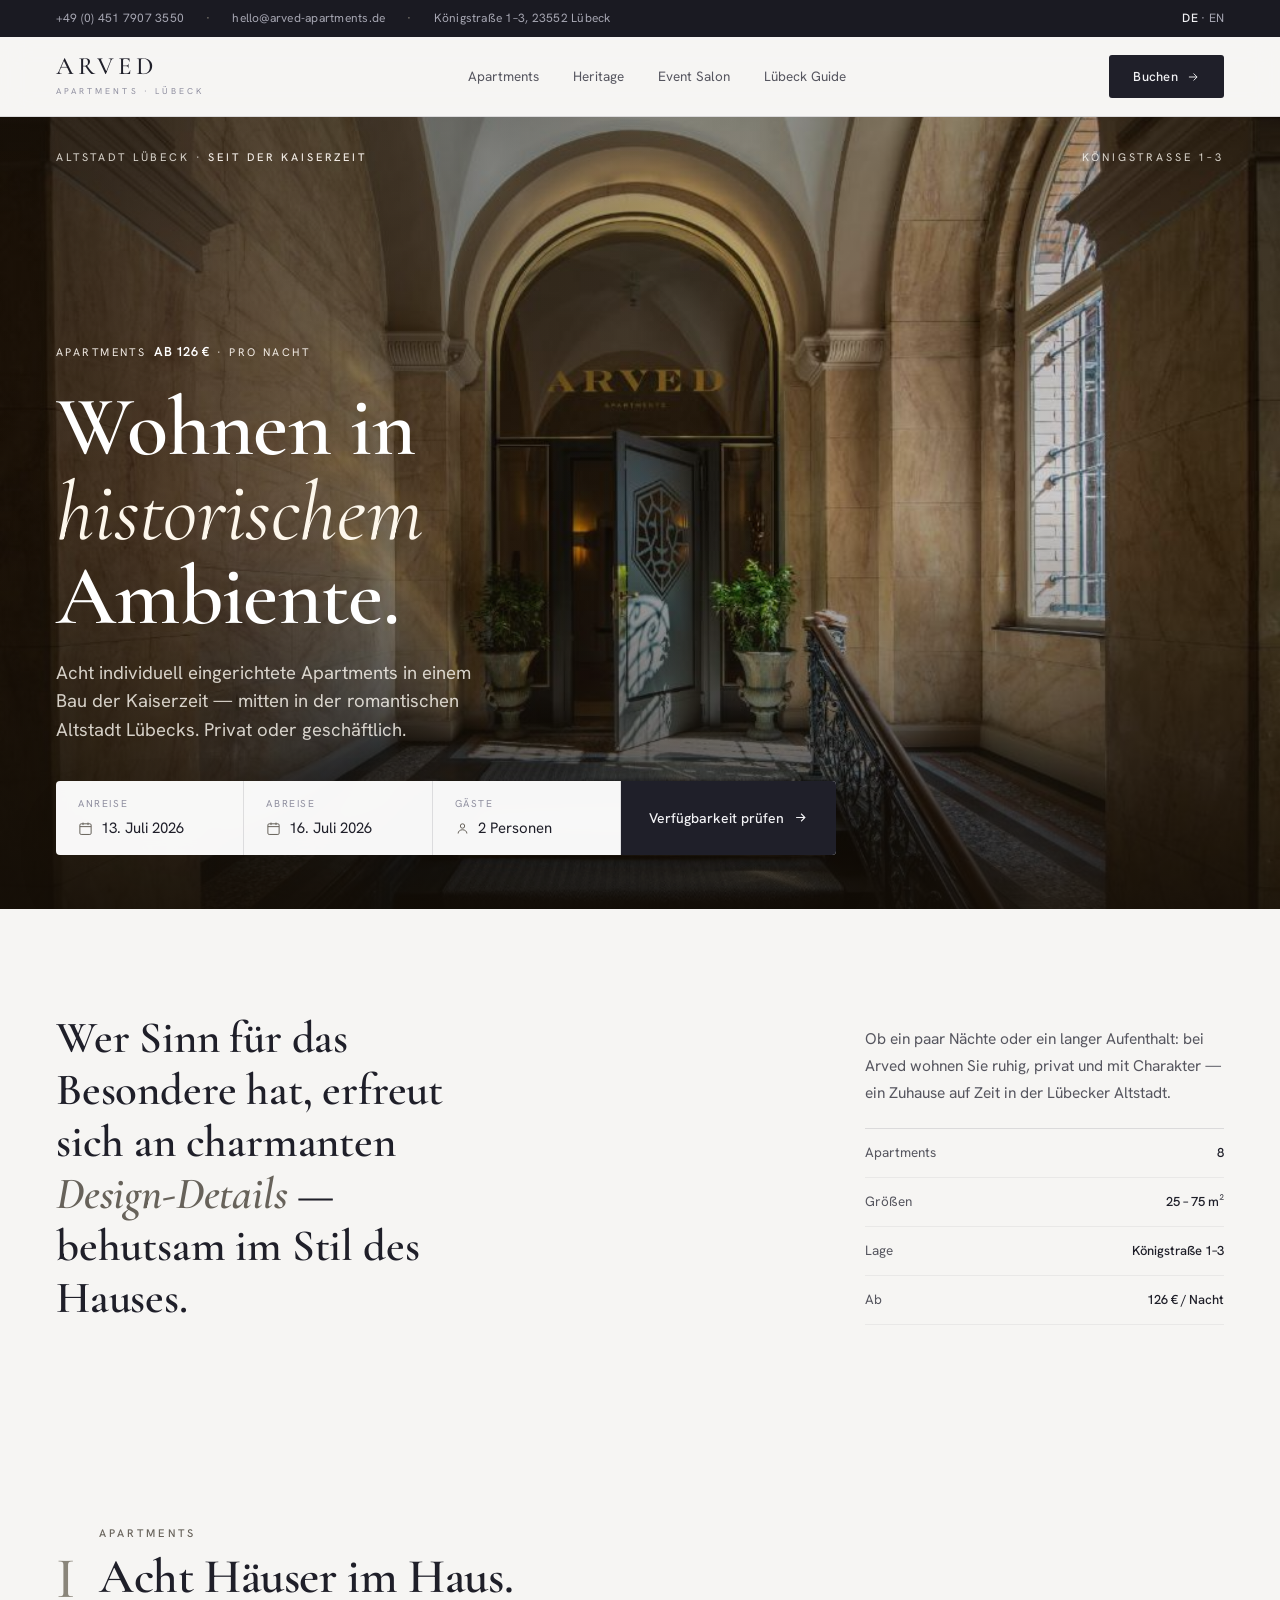
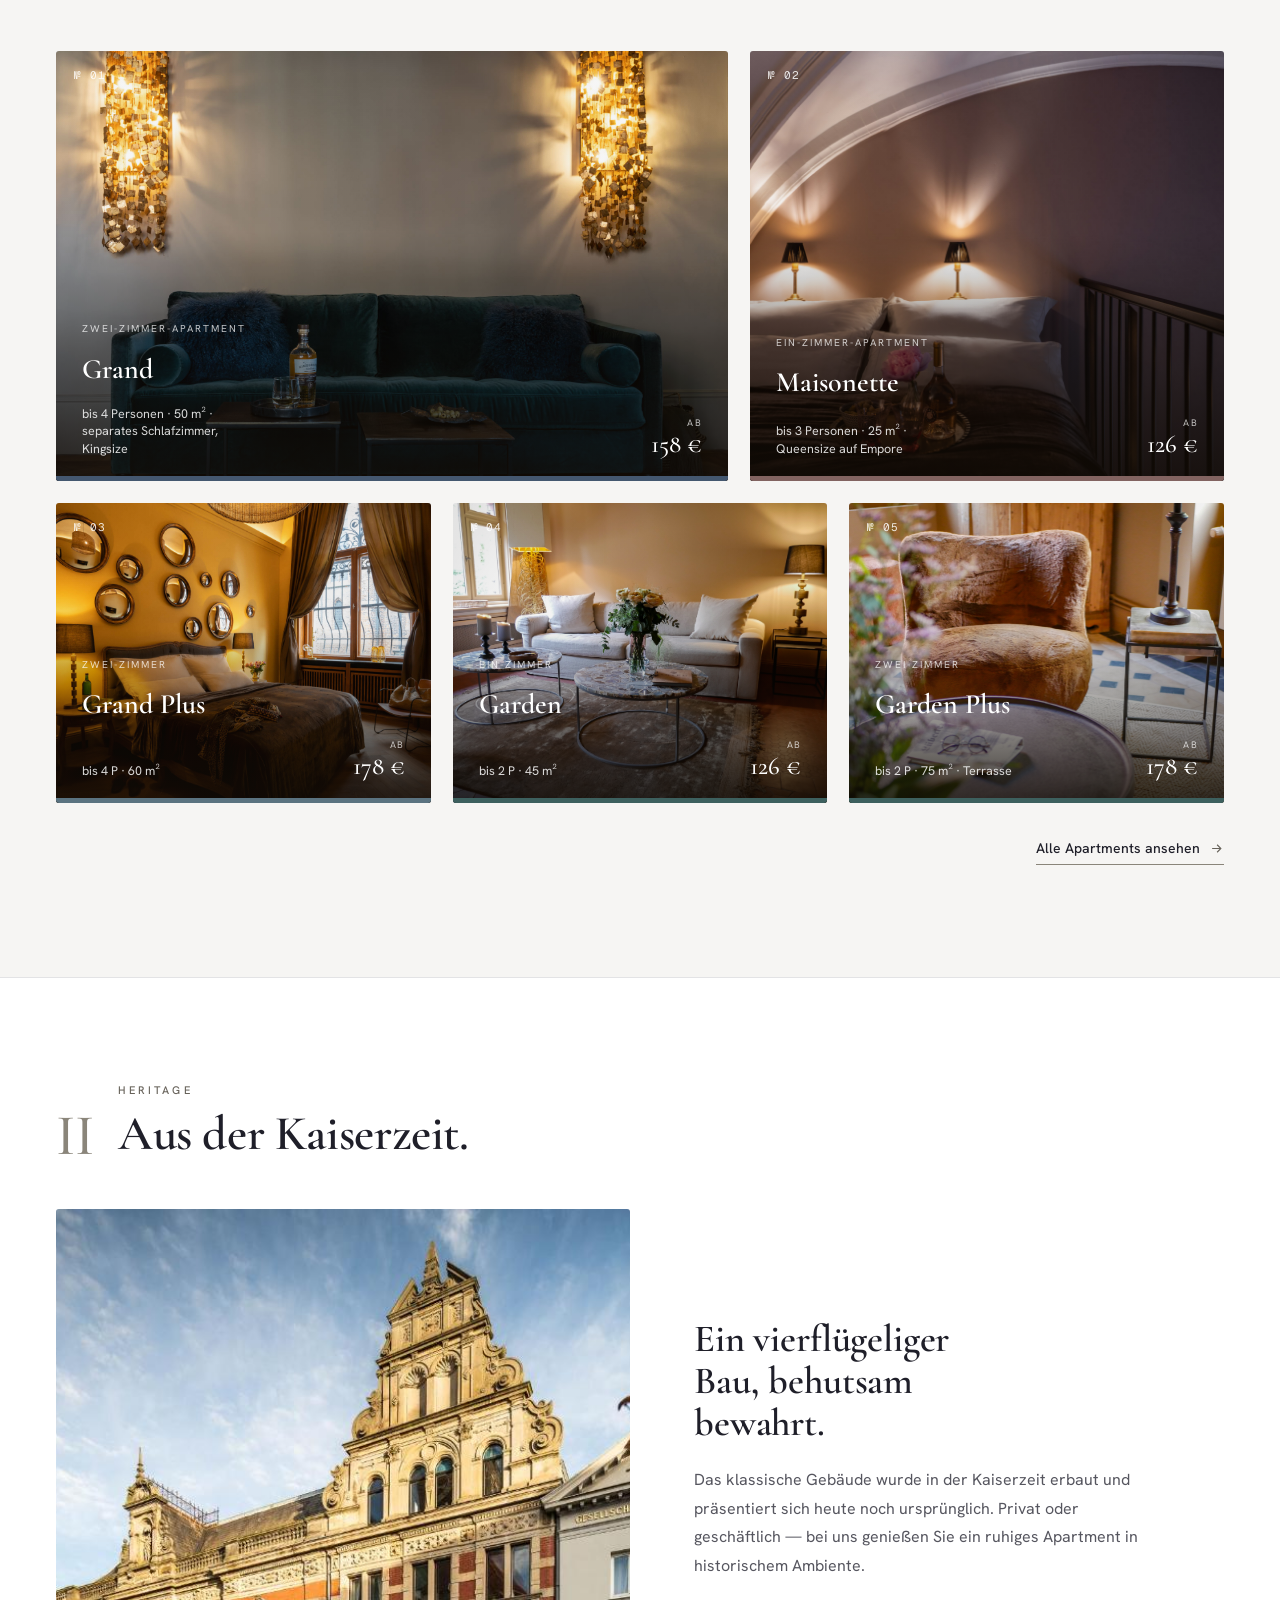
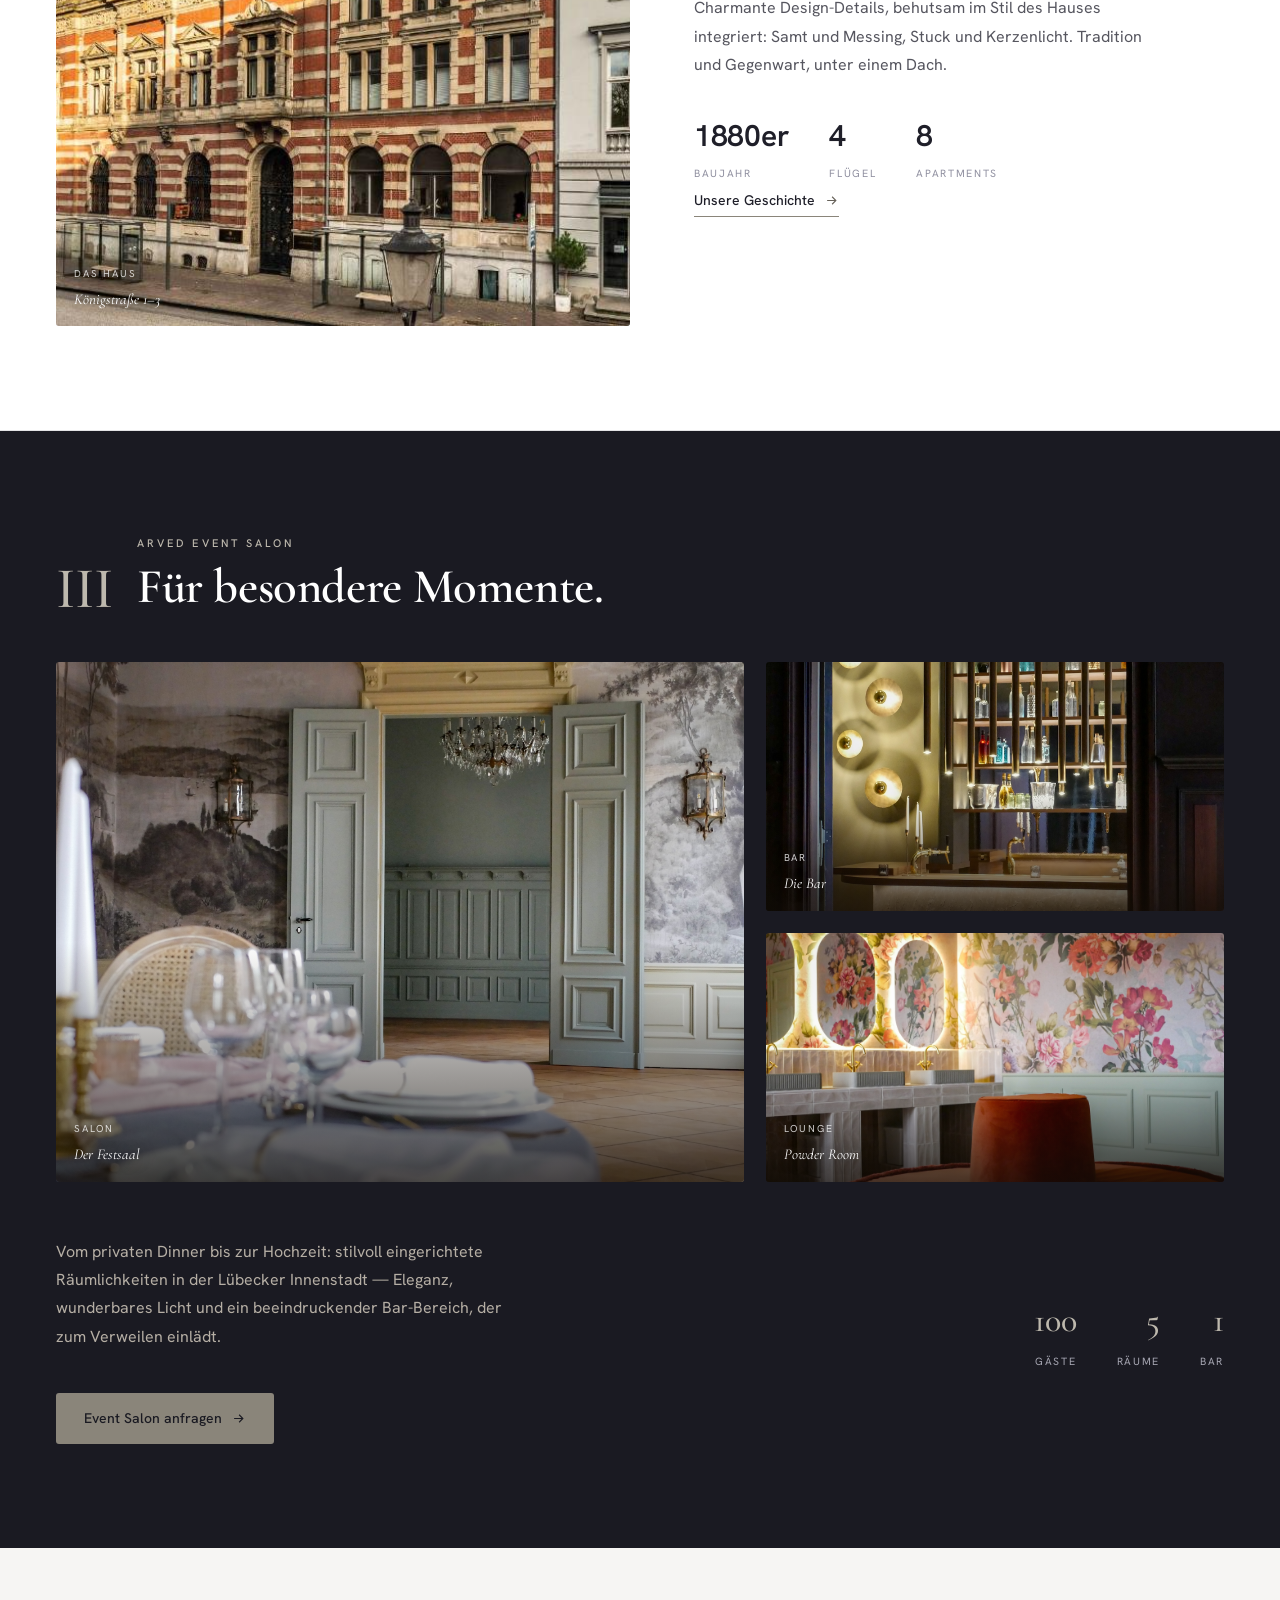
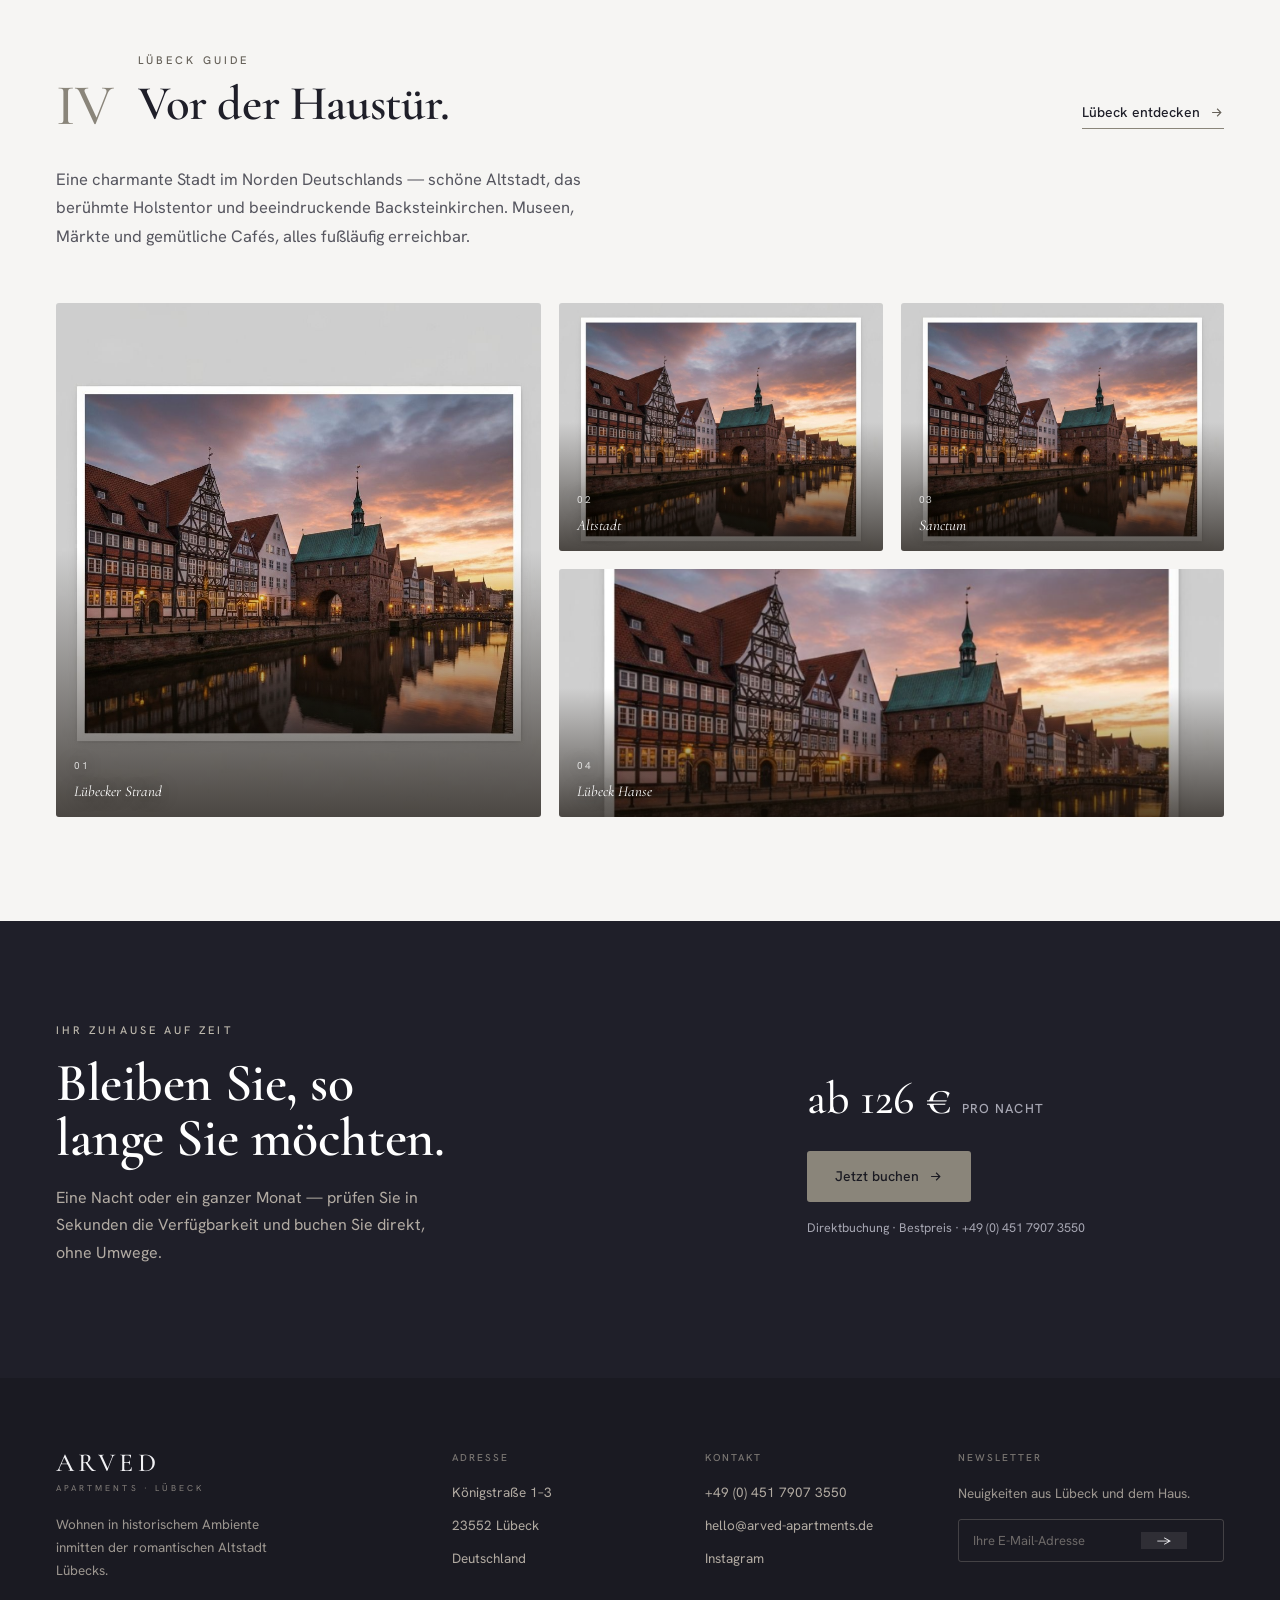
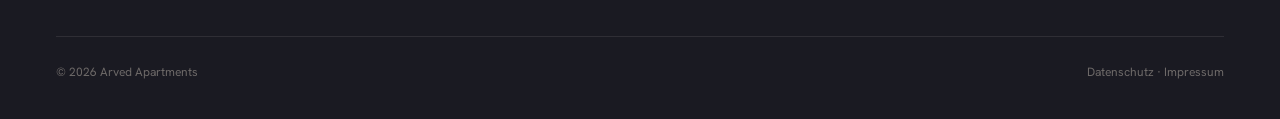
==== commit 54681817: "Replace site with updated build from Arved Living (1).zip Swap in the user's own corrected responsiv" ====
--- a/index.html
+++ b/index.html
@@ -10,12 +10,12 @@
 <style>
   :root{
     /* warm Arved palette — parchment, deep wood-black, brass */
-    --page:#ece4d6; --paper:#f2ebdf; --card:#f4eee3; --card-h:#efe7d9;
-    --ink:#1d1812; --ink2:#171209; --ink3:#221a10;
-    --t1:#241d14; --t2:#6c6051; --t3:#9d917c;
-    --inv:#ece2d2; --invm:#b1a48d;
-    --line:rgba(35,26,12,0.13); --line-s:rgba(35,26,12,0.08); --line-iv:rgba(236,226,210,0.16);
-    --brass:#b58d51; --brass-d:#8a6a37; --brass-iv:#cda968;
+    --page:#f6f5f3; --paper:#ffffff; --card:#ffffff; --card-h:#f3f3f6;
+    --ink:#1f1f29; --ink2:#1a1a22; --ink3:#26262f;
+    --t1:#1f1f29; --t2:#56565f; --t3:#9090a0;
+    --inv:#f1f1f4; --invm:#a6a6b2;
+    --line:rgba(31,31,41,0.12); --line-s:rgba(31,31,41,0.06); --line-iv:rgba(241,241,244,0.16);
+    --brass:#8a857a; --brass-d:#67625a; --brass-iv:#bdb8ad;
     --serif:'Cormorant Garamond',Georgia,serif; --sans:'Hanken Grotesk',-apple-system,sans-serif;
     --mono:'Geist Mono',ui-monospace,monospace;
   }
@@ -44,9 +44,9 @@
   .util .lang b{color:var(--inv);font-weight:500;}
 
   /* ---- nav ---- */
-  .nav{position:sticky;top:0;z-index:40;background:rgba(236,228,214,0.86);backdrop-filter:blur(14px);border-bottom:1px solid var(--line);}
+  .nav{position:sticky;top:0;z-index:40;background:rgba(246,245,243,0.84);backdrop-filter:blur(14px);border-bottom:1px solid var(--line);}
   .nav-in{max-width:1280px;margin:0 auto;padding:17px 56px;display:flex;align-items:center;justify-content:space-between;gap:30px;}
-  .mark b{font-family:var(--serif);font-size:25px;font-weight:500;letter-spacing:0.06em;display:block;line-height:1;}
+  .mark b{font-family:var(--serif);font-size:25px;font-weight:500;letter-spacing:0.16em;display:block;line-height:1;}
   .mark span{font-size:8.5px;letter-spacing:0.36em;text-transform:uppercase;color:var(--t3);margin-top:6px;display:block;}
   .nav-l{display:flex;align-items:center;gap:34px;}
   .nav-l a{font-size:13.5px;color:var(--t2);transition:color .15s;white-space:nowrap;}
@@ -62,16 +62,16 @@
   .hero-ov{position:absolute;inset:0;background:linear-gradient(to top,rgba(20,14,7,0.86),rgba(20,14,7,0.18) 52%,rgba(20,14,7,0.30)),linear-gradient(to right,rgba(20,14,7,0.55),rgba(20,14,7,0) 62%);}
   .hero-top{position:absolute;top:32px;left:0;right:0;}
   .hero-top .wrap{display:flex;justify-content:space-between;color:rgba(255,251,244,0.82);font-size:11px;letter-spacing:0.26em;text-transform:uppercase;}
-  .hero-top b{color:var(--brass-iv);font-weight:500;}
+  .hero-top b{color:rgba(255,250,244,0.92);font-weight:500;}
   .hero-c{position:relative;padding-bottom:54px;}
-  .hero-price{display:inline-flex;align-items:baseline;gap:9px;white-space:nowrap;border:1px solid rgba(255,251,244,0.4);color:#fff;border-radius:3px;padding:7px 18px;font-size:12.5px;letter-spacing:0.04em;backdrop-filter:blur(4px);}
-  .hero-price b{font-family:var(--serif);font-size:16px;font-weight:500;color:var(--brass-iv);}
+  .hero-price{display:inline-flex;align-items:baseline;gap:8px;white-space:nowrap;color:rgba(255,250,244,0.92);font-size:11px;letter-spacing:0.22em;text-transform:uppercase;}
+  .hero-price b{font-family:var(--sans);font-size:13px;font-weight:600;color:#fff;letter-spacing:0.04em;font-variant-numeric:tabular-nums;}
   .hero h1{font-family:var(--serif);font-weight:500;letter-spacing:-0.008em;line-height:1.0;color:#fff;font-size:clamp(52px,6.6vw,98px);margin:22px 0 0;max-width:15ch;}
   .hero h1 i{font-style:italic;font-weight:400;color:#fdf7ec;}
   .hero-sub{color:rgba(255,251,244,0.8);font-size:18.5px;line-height:1.55;max-width:44ch;margin:20px 0 0;}
 
   /* booking bar */
-  .book{margin-top:36px;display:flex;align-items:stretch;background:rgba(244,238,227,0.96);border-radius:4px;backdrop-filter:blur(8px);max-width:780px;box-shadow:0 36px 80px -34px rgba(15,10,4,0.7);overflow:hidden;}
+  .book{margin-top:36px;display:flex;align-items:stretch;background:rgba(255,255,255,0.97);border-radius:4px;backdrop-filter:blur(8px);max-width:780px;box-shadow:0 36px 80px -34px rgba(15,10,4,0.7);overflow:hidden;}
   .bk-f{flex:1;padding:15px 22px;border-right:1px solid var(--line);display:flex;flex-direction:column;gap:4px;cursor:pointer;transition:background .15s;}
   .bk-f:hover{background:var(--card-h);}
   .bk-f .l{font-size:10px;letter-spacing:0.16em;text-transform:uppercase;color:var(--t3);}
@@ -90,7 +90,7 @@
   .intro p{font-size:15.5px;color:var(--t2);line-height:1.75;}
   .intro .meta{display:flex;flex-direction:column;gap:0;border-top:1px solid var(--line);}
   .intro .meta div{display:flex;justify-content:space-between;gap:14px;padding:13px 0;border-bottom:1px solid var(--line-s);font-size:13.5px;}
-  .intro .meta div span{color:var(--t2);} .intro .meta div b{font-weight:500;font-family:var(--mono);font-size:12.5px;color:var(--t1);}
+  .intro .meta div span{color:var(--t2);} .intro .meta div b{font-weight:500;font-family:var(--sans);font-size:13px;color:var(--t1);font-variant-numeric:tabular-nums;}
 
   /* ---- section heads ---- */
   section{padding:104px 0;}
@@ -104,7 +104,7 @@
   /* ---- heritage ---- */
   .heritage{background:var(--paper);border-top:1px solid var(--line);border-bottom:1px solid var(--line);}
   .her-grid{display:grid;grid-template-columns:1.04fr 0.96fr;gap:64px;align-items:center;}
-  .her-fig{position:relative;border-radius:3px;overflow:hidden;background:#e0d5c2;aspect-ratio:4/5;}
+  .her-fig{position:relative;border-radius:3px;overflow:hidden;background:#ebebf2;aspect-ratio:4/5;}
   .her-fig img{width:100%;height:100%;object-fit:cover;}
   .cap{position:absolute;left:18px;bottom:15px;z-index:2;white-space:nowrap;color:#fff;font-family:var(--serif);font-style:italic;font-size:15px;text-shadow:0 1px 16px rgba(0,0,0,.7);}
   .cap em{font-style:normal;font-family:var(--sans);font-size:10px;letter-spacing:0.18em;text-transform:uppercase;color:rgba(255,255,255,0.78);display:block;margin-bottom:5px;}
@@ -112,13 +112,13 @@
   .her-tx p{font-size:16px;color:var(--t2);line-height:1.78;margin:22px 0 0;max-width:50ch;}
   .her-tx p + p{margin-top:14px;}
   .her-stats{display:flex;gap:40px;margin:32px 0 4px;flex-wrap:wrap;}
-  .her-stats .s b{font-family:var(--serif);font-size:32px;font-weight:500;color:var(--brass-d);display:block;letter-spacing:0;}
+  .her-stats .s b{font-family:var(--sans);font-size:30px;font-weight:600;color:var(--t1);display:block;letter-spacing:-0.01em;font-variant-numeric:tabular-nums;}
   .her-stats .s span{font-size:10.5px;letter-spacing:0.16em;text-transform:uppercase;color:var(--t3);}
 
   /* ---- apartments gallery ---- */
   .apts{padding-bottom:112px;}
   .agrid{display:grid;grid-template-columns:repeat(12,1fr);gap:22px;}
-  .acard{position:relative;border-radius:3px;overflow:hidden;background:#e0d5c2;text-decoration:none;display:flex;align-items:flex-end;min-height:300px;}
+  .acard{position:relative;border-radius:3px;overflow:hidden;background:#ebebf2;text-decoration:none;display:flex;align-items:flex-end;min-height:300px;}
   .acard img{position:absolute;inset:0;width:100%;height:100%;object-fit:cover;transition:transform .7s cubic-bezier(.2,.6,.2,1);}
   .acard:hover img{transform:scale(1.045);}
   .acard .g{position:absolute;inset:0;background:linear-gradient(to top,rgba(18,12,6,0.84),rgba(18,12,6,0.04) 58%);}
@@ -131,6 +131,9 @@
   .acard .pr small{font-size:9.5px;letter-spacing:0.14em;text-transform:uppercase;color:rgba(255,255,255,0.72);display:block;margin-bottom:3px;}
   .acard .pr b{font-family:var(--serif);font-size:25px;font-weight:500;}
   .acard .badge{position:absolute;top:16px;left:18px;font-family:var(--mono);font-size:11px;letter-spacing:0.08em;color:#fff;opacity:.86;}
+  .acard::after{content:"";position:absolute;left:0;right:0;bottom:0;height:5px;background:var(--w,transparent);z-index:3;transition:height .3s;}
+  .acard:hover::after{height:8px;}
+  .acard .c{z-index:3;}
   .c-7{grid-column:span 7;} .c-5{grid-column:span 5;} .c-4{grid-column:span 4;}
   .tall{min-height:430px;}
   .apt-foot{display:flex;justify-content:flex-end;margin-top:34px;}
@@ -141,11 +144,11 @@
   .salon .rn{color:var(--brass-iv);}
   .salon .eb{color:var(--brass-iv);}
   .sgrid{display:grid;grid-template-columns:1.5fr 1fr;gap:22px;}
-  .sgrid .big{position:relative;border-radius:3px;overflow:hidden;min-height:520px;background:#241c11;}
+  .sgrid .big{position:relative;border-radius:3px;overflow:hidden;min-height:520px;background:#1f1f29;}
   .sgrid .big img{position:absolute;inset:0;width:100%;height:100%;object-fit:cover;}
   .sgrid figure::after{content:"";position:absolute;inset:0;background:linear-gradient(to top,rgba(18,12,6,0.74),rgba(18,12,6,0) 46%);pointer-events:none;}
   .scol{display:grid;grid-template-rows:1fr 1fr;gap:22px;}
-  .scol .sm{position:relative;border-radius:3px;overflow:hidden;background:#241c11;}
+  .scol .sm{position:relative;border-radius:3px;overflow:hidden;background:#1f1f29;}
   .scol .sm img{position:absolute;inset:0;width:100%;height:100%;object-fit:cover;}
   .sbar{display:grid;grid-template-columns:1.4fr 1fr;gap:48px;align-items:center;margin-top:40px;}
   .sbar p{font-size:16px;color:rgba(236,226,210,0.74);line-height:1.78;max-width:52ch;}
@@ -161,7 +164,7 @@
   /* ---- lübeck ---- */
   .lub-lead{max-width:60ch;font-size:16.5px;color:var(--t2);line-height:1.75;margin:-14px 0 0;}
   .lgrid{display:grid;grid-template-columns:1.5fr 1fr 1fr;grid-template-rows:248px 248px;gap:18px;margin-top:52px;}
-  .lc{position:relative;border-radius:3px;overflow:hidden;background:#e0d5c2;}
+  .lc{position:relative;border-radius:3px;overflow:hidden;background:#ebebf2;}
   .lc img{width:100%;height:100%;object-fit:cover;transition:transform .7s cubic-bezier(.2,.6,.2,1);}
   .lc:hover img{transform:scale(1.05);}
   .lc .g{position:absolute;inset:0;background:linear-gradient(to top,rgba(18,12,6,0.7),rgba(18,12,6,0) 52%);}
@@ -183,7 +186,7 @@
   /* ---- footer ---- */
   footer{background:var(--ink2);color:var(--inv);padding:72px 0 36px;}
   .ft{display:grid;grid-template-columns:1.7fr 1fr 1fr 1.3fr;gap:48px;}
-  .ft .mark b{font-family:var(--serif);font-size:26px;color:var(--inv);letter-spacing:0.06em;}
+  .ft .mark b{font-family:var(--serif);font-size:26px;color:var(--inv);letter-spacing:0.16em;}
   .ft .mark span{font-size:8.5px;letter-spacing:0.36em;text-transform:uppercase;color:rgba(236,226,210,0.5);margin-top:6px;display:block;}
   .ft p{font-size:13.5px;line-height:1.7;color:rgba(236,226,210,0.62);max-width:30ch;margin:18px 0 0;}
   .ft h4{font-size:10px;letter-spacing:0.2em;text-transform:uppercase;color:rgba(236,226,210,0.46);margin:0 0 16px;}
@@ -207,33 +210,86 @@
   }
 
   /* ---- Salbei Farbwelt ---- */
-  html[data-theme="nacht"]{
-    --page:#191510; --paper:#1f1a13; --card:#241e16; --card-h:#2b2419;
-    --ink:#0e0a06; --ink2:#0b0805; --ink3:#15100a;
-    --t1:#ece2d2; --t2:#b7aa95; --t3:#8a8070;
-    --inv:#ece2d2; --invm:#b1a48d;
-    --line:rgba(236,226,210,0.13); --line-s:rgba(236,226,210,0.07); --line-iv:rgba(236,226,210,0.16);
-    --brass:#c79a59; --brass-d:#cda968; --brass-iv:#dcc089;
-  }
-  html[data-theme="nacht"] .nav{background:rgba(20,16,11,0.82);}
-  html[data-theme="nacht"] .book{background:#241e16;}
-  html[data-theme="nacht"] .her-fig,html[data-theme="nacht"] .acard,html[data-theme="nacht"] .lc{background:#241e16;}
+  html[data-theme="thyra"]{ --brass:#4e6b60; --brass-d:#435c52; --brass-iv:#9bb3a8; }
+  html[data-theme="magnus"]{ --brass:#44576f; --brass-d:#3b4d64; --brass-iv:#9aabc0; }
+  html[data-theme="carl"]{ --brass:#5b7380; --brass-d:#4f6571; --brass-iv:#a6bcc6; }
+html[data-theme="douglas"]{ --brass:#826360; --brass-d:#6e524f; --brass-iv:#b79b97; }
   .tw{position:fixed;left:20px;bottom:20px;z-index:90;display:flex;align-items:center;gap:10px;background:var(--card);border:1px solid var(--line);border-radius:3px;padding:8px 16px 8px 12px;box-shadow:0 14px 36px -16px rgba(0,0,0,.45);}
   .tw .lab{font-size:9.5px;letter-spacing:0.16em;text-transform:uppercase;color:var(--t3);}
   .tw button{width:20px;height:20px;border-radius:50%;border:1px solid var(--line);cursor:pointer;padding:0;transition:transform .15s;}
   .tw button:hover{transform:scale(1.12);}
   .tw button.on{box-shadow:0 0 0 2px var(--page),0 0 0 3px var(--brass);}
-  .tw .w-perg{background:linear-gradient(135deg,#ece4d6 50%,#b58d51 50%);}
-  .tw .w-nacht{background:linear-gradient(135deg,#241e16 50%,#c79a59 50%);}
-
-/* Nacht — component integration + premium display weight */
-html[data-theme="nacht"] .btn-ink,html[data-theme="nacht"] .bk-go{background:var(--brass);color:#17120c;}
-html[data-theme="nacht"] .btn-ink svg,html[data-theme="nacht"] .bk-go svg{stroke:#17120c;}
-html[data-theme="nacht"] .hero-price{border-color:rgba(255,255,255,0.34);}
-html[data-theme="nacht"] .nl input{color:#fff;}
+  .tw .w-douglas{background:linear-gradient(135deg,#f6f5f3 50%,#826360 50%);}
+  .tw .w-thyra{background:linear-gradient(135deg,#f6f5f3 50%,#4e6b60 50%);}
+  .tw .w-magnus{background:linear-gradient(135deg,#f6f5f3 50%,#44576f 50%);}
+  .tw .w-carl{background:linear-gradient(135deg,#f6f5f3 50%,#5b7380 50%);}
+
 .hero h1,.phero h1,.shead h2,.band h2,.intro h2,.her-tx h3,.acard h3{font-weight:600;}
+
+/* ===== Mobile menu + responsive ===== */
+.nav-burger{display:none;width:40px;height:40px;align-items:center;justify-content:center;border:0;background:transparent;cursor:pointer;padding:0;}
+.nav-burger span{display:block;width:20px;height:1.5px;background:var(--t1);}
+.nav-burger span+span{margin-top:5px;}
+.nav-drawer{position:fixed;inset:0;z-index:120;background:var(--page);transform:translateX(100%);transition:transform .32s cubic-bezier(.4,0,.2,1);display:flex;flex-direction:column;padding:22px 22px 30px;overflow:auto;}
+body.menu-open .nav-drawer{transform:none;}
+body.menu-open{overflow:hidden;}
+.nav-drawer .top{display:flex;align-items:center;justify-content:space-between;margin-bottom:22px;}
+.nav-drawer .top .mark b{font-family:var(--serif);font-size:22px;font-weight:600;letter-spacing:0.16em;color:var(--t1);display:block;line-height:1;}
+.nav-drawer .top .mark span{font-size:8px;letter-spacing:0.34em;text-transform:uppercase;color:var(--t3);margin-top:5px;display:block;}
+.nav-drawer .x{width:42px;height:42px;border:0;background:transparent;font-size:30px;line-height:1;color:var(--t1);cursor:pointer;}
+.nav-drawer a.m{font-family:var(--serif);font-size:28px;font-weight:600;color:var(--t1);padding:13px 0;border-bottom:1px solid var(--line);}
+.nav-drawer .ct{margin-top:auto;padding-top:26px;font-size:13.5px;color:var(--t2);line-height:1.8;}
+.nav-drawer .ct a{color:var(--t2);}
+@media(max-width:720px){
+  .wrap,.util-in,.nav-in,.phero .in,.band .wrap{padding-left:20px;padding-right:20px;}
+  .util{display:none;}
+  .nav-in{padding:13px 20px;}
+  .nav-l{display:none;}
+  .nav-in > .btn-ink{display:none;}
+  .nav-burger{display:inline-flex;}
+  .mark b{font-size:21px;}
+  .hero{min-height:86vh;}
+  .hero h1{font-size:clamp(38px,12vw,60px);max-width:none;}
+  .hero-sub{font-size:16px;max-width:none;}
+  .hero-top{display:none;}
+  .hero-c{padding-bottom:30px;}
+  .book{flex-wrap:wrap;max-width:none;}
+  .book .bk-f{flex:1 1 50%;}
+  .book .bk-go{flex:1 1 100%;justify-content:center;padding:15px;}
+  section{padding:58px 0;}
+  .shead{margin-bottom:28px;gap:14px;}
+  .shead .rn{font-size:38px;}
+  .intro{padding:58px 0 50px;}
+  .agrid{grid-template-columns:1fr;}
+  .c-7,.c-5,.c-4,.c-6{grid-column:span 1;}
+  .acard,.acard.tall{min-height:300px;}
+  .lgrid,.guide{grid-template-columns:1fr;grid-template-rows:auto;}
+  .lc.big{grid-column:span 1;}
+  .gal{grid-template-columns:1fr;grid-auto-rows:230px;}
+  .gal a:first-child{grid-row:auto;}
+  .gal a:last-child{grid-column:auto;}
+  .ap-media{height:auto;grid-template-rows:180px 180px;}
+  .facts,.her-grid,.intro-grid,.sbar,.band .wrap,.sgrid,.aprow,.aprow.flip .ap-media{grid-template-columns:1fr;}
+  .aprow.flip .ap-media{order:0;}
+  .ft{grid-template-columns:1fr;gap:26px;}
+  .ft-b{flex-direction:column;gap:8px;align-items:flex-start;}
+  .band .wrap{padding:54px 20px;}
+  .crumb .wrap{flex-direction:column;align-items:flex-start;gap:5px;}
+  .phero{min-height:60vh;}
+  .phero h1{font-size:clamp(34px,11vw,54px);max-width:none;}
+  .phero p{font-size:16px;}
+  .phero::after{inset:14px !important;}
+  .her-stats{gap:22px;}
+  .sbar .stats{justify-content:flex-start;}
+}
+@media(max-width:440px){
+  .book .bk-f{flex:1 1 100%;}
+  .ap-media{grid-template-columns:1fr;grid-template-rows:repeat(3,180px);}
+  .hero h1{font-size:clamp(32px,11vw,46px);}
+  .shead .rn{font-size:32px;}
+}
 </style>
-<script src="arved.js"></script>
+<script src="arved.js?v=3"></script>
 </head>
 <body>
 
@@ -254,7 +310,7 @@
   <!-- nav -->
   <header class="nav">
     <div class="nav-in">
-      <a class="mark" href="index.html"><b>Arved</b><span>Apartments · Lübeck</span></a>
+      <a class="mark" href="index.html"><b>ARVED</b><span>Apartments · Lübeck</span></a>
       <nav class="nav-l">
         <a href="apartments.html">Apartments</a>
         <a href="heritage.html">Heritage</a>
@@ -308,11 +364,59 @@
     </div>
   </div>
 
-  <!-- I — heritage -->
+  <!-- I — apartments -->
+  <section class="apts" id="apartments">
+    <div class="wrap">
+      <div class="shead">
+        <span class="rn">I</span>
+        <div><span class="eb">Apartments</span><h2>Acht Häuser im Haus.</h2></div>
+      </div>
+      <div class="agrid">
+        <a class="acard c-7 tall" style="--w:#44576f" href="apartment-grand.html">
+          <img src="assets/arved/grand-1.jpg" alt="Wohnsalon Grand" style="object-position:center 50%;">
+          <div class="g"></div><span class="badge">№ 01</span>
+          <div class="c"><span class="cat">Zwei-Zimmer-Apartment</span><h3>Grand</h3>
+            <div class="row"><span class="spec">bis 4 Personen · 50 m² · separates Schlafzimmer, Kingsize</span><span class="pr"><small>ab</small><b>158 €</b></span></div>
+          </div>
+        </a>
+        <a class="acard c-5 tall" style="--w:#826360" href="apartment-maisonette.html">
+          <img src="assets/arved/maisonette-3.jpg" alt="Maisonette Empore" style="object-position:center 54%;">
+          <div class="g"></div><span class="badge">№ 02</span>
+          <div class="c"><span class="cat">Ein-Zimmer-Apartment</span><h3>Maisonette</h3>
+            <div class="row"><span class="spec">bis 3 Personen · 25 m² · Queensize auf Empore</span><span class="pr"><small>ab</small><b>126 €</b></span></div>
+          </div>
+        </a>
+        <a class="acard c-4" style="--w:#5b7380" href="apartment-grand-plus.html">
+          <img src="assets/arved/grandplus-3.jpg" alt="Schlafzimmer Grand Plus mit Altstadtblick" style="object-position:center 42%;">
+          <div class="g"></div><span class="badge">№ 03</span>
+          <div class="c"><span class="cat">Zwei-Zimmer</span><h3>Grand Plus</h3>
+            <div class="row"><span class="spec">bis 4 P · 60 m²</span><span class="pr"><small>ab</small><b>178 €</b></span></div>
+          </div>
+        </a>
+        <a class="acard c-4" style="--w:#3d605e" href="apartment-garden.html">
+          <img src="assets/arved/garden-1.jpg" alt="Wohnzimmer Garden" style="object-position:center 56%;">
+          <div class="g"></div><span class="badge">№ 04</span>
+          <div class="c"><span class="cat">Ein-Zimmer</span><h3>Garden</h3>
+            <div class="row"><span class="spec">bis 2 P · 45 m²</span><span class="pr"><small>ab</small><b>126 €</b></span></div>
+          </div>
+        </a>
+        <a class="acard c-4" style="--w:#3d605e" href="apartment-garden-plus.html">
+          <img src="assets/arved/gardenplus-4.jpg" alt="Sitzbereich Garden Plus" style="object-position:center 50%;">
+          <div class="g"></div><span class="badge">№ 05</span>
+          <div class="c"><span class="cat">Zwei-Zimmer</span><h3>Garden Plus</h3>
+            <div class="row"><span class="spec">bis 2 P · 75 m² · Terrasse</span><span class="pr"><small>ab</small><b>178 €</b></span></div>
+          </div>
+        </a>
+      </div>
+      <div class="apt-foot"><a class="lnk" href="apartments.html">Alle Apartments ansehen <svg viewBox="0 0 24 24"><path d="M5 12h14M13 6l6 6-6 6"/></svg></a></div>
+    </div>
+  </section>
+
+  <!-- II — heritage -->
   <section class="heritage" id="heritage">
     <div class="wrap">
       <div class="shead">
-        <span class="rn">I</span>
+        <span class="rn">II</span>
         <div><span class="eb">Heritage</span><h2>Aus der Kaiserzeit.</h2></div>
       </div>
       <div class="her-grid">
@@ -335,54 +439,6 @@
     </div>
   </section>
 
-  <!-- II — apartments -->
-  <section class="apts" id="apartments">
-    <div class="wrap">
-      <div class="shead">
-        <span class="rn">II</span>
-        <div><span class="eb">Apartments</span><h2>Acht Häuser im Haus.</h2></div>
-      </div>
-      <div class="agrid">
-        <a class="acard c-7 tall" href="apartment-grand.html">
-          <img src="assets/arved/grand-1.jpg" alt="Wohnsalon Grand" style="object-position:center 50%;">
-          <div class="g"></div><span class="badge">№ 01</span>
-          <div class="c"><span class="cat">Zwei-Zimmer-Apartment</span><h3>Grand</h3>
-            <div class="row"><span class="spec">bis 4 Personen · 50 m² · separates Schlafzimmer, Kingsize</span><span class="pr"><small>ab</small><b>158 €</b></span></div>
-          </div>
-        </a>
-        <a class="acard c-5 tall" href="apartment-maisonette.html">
-          <img src="assets/arved/maisonette-3.jpg" alt="Maisonette Empore" style="object-position:center 54%;">
-          <div class="g"></div><span class="badge">№ 02</span>
-          <div class="c"><span class="cat">Ein-Zimmer-Apartment</span><h3>Maisonette</h3>
-            <div class="row"><span class="spec">bis 3 Personen · 25 m² · Queensize auf Empore</span><span class="pr"><small>ab</small><b>126 €</b></span></div>
-          </div>
-        </a>
-        <a class="acard c-4" href="apartment-grand-plus.html">
-          <img src="assets/arved/grandplus-3.jpg" alt="Schlafzimmer Grand Plus mit Altstadtblick" style="object-position:center 42%;">
-          <div class="g"></div><span class="badge">№ 03</span>
-          <div class="c"><span class="cat">Zwei-Zimmer</span><h3>Grand Plus</h3>
-            <div class="row"><span class="spec">bis 4 P · 60 m²</span><span class="pr"><small>ab</small><b>178 €</b></span></div>
-          </div>
-        </a>
-        <a class="acard c-4" href="apartment-garden.html">
-          <img src="assets/arved/garden-1.jpg" alt="Wohnzimmer Garden" style="object-position:center 56%;">
-          <div class="g"></div><span class="badge">№ 04</span>
-          <div class="c"><span class="cat">Ein-Zimmer</span><h3>Garden</h3>
-            <div class="row"><span class="spec">bis 2 P · 45 m²</span><span class="pr"><small>ab</small><b>126 €</b></span></div>
-          </div>
-        </a>
-        <a class="acard c-4" href="apartment-garden-plus.html">
-          <img src="assets/arved/gardenplus-4.jpg" alt="Sitzbereich Garden Plus" style="object-position:center 50%;">
-          <div class="g"></div><span class="badge">№ 05</span>
-          <div class="c"><span class="cat">Zwei-Zimmer</span><h3>Garden Plus</h3>
-            <div class="row"><span class="spec">bis 2 P · 75 m² · Terrasse</span><span class="pr"><small>ab</small><b>178 €</b></span></div>
-          </div>
-        </a>
-      </div>
-      <div class="apt-foot"><a class="lnk" href="apartments.html">Alle Apartments ansehen <svg viewBox="0 0 24 24"><path d="M5 12h14M13 6l6 6-6 6"/></svg></a></div>
-    </div>
-  </section>
-
   <!-- III — event salon -->
   <section class="salon" id="salon">
     <div class="wrap">
@@ -452,7 +508,7 @@
     <div class="wrap">
       <div class="ft">
         <div>
-          <div class="mark"><b>Arved</b><span>Apartments · Lübeck</span></div>
+          <div class="mark"><b>ARVED</b><span>Apartments · Lübeck</span></div>
           <p>Wohnen in historischem Ambiente inmitten der romantischen Altstadt Lübecks.</p>
         </div>
         <div class="col"><h4>Adresse</h4><div>Königstraße 1–3</div><div>23552 Lübeck</div><div>Deutschland</div></div>
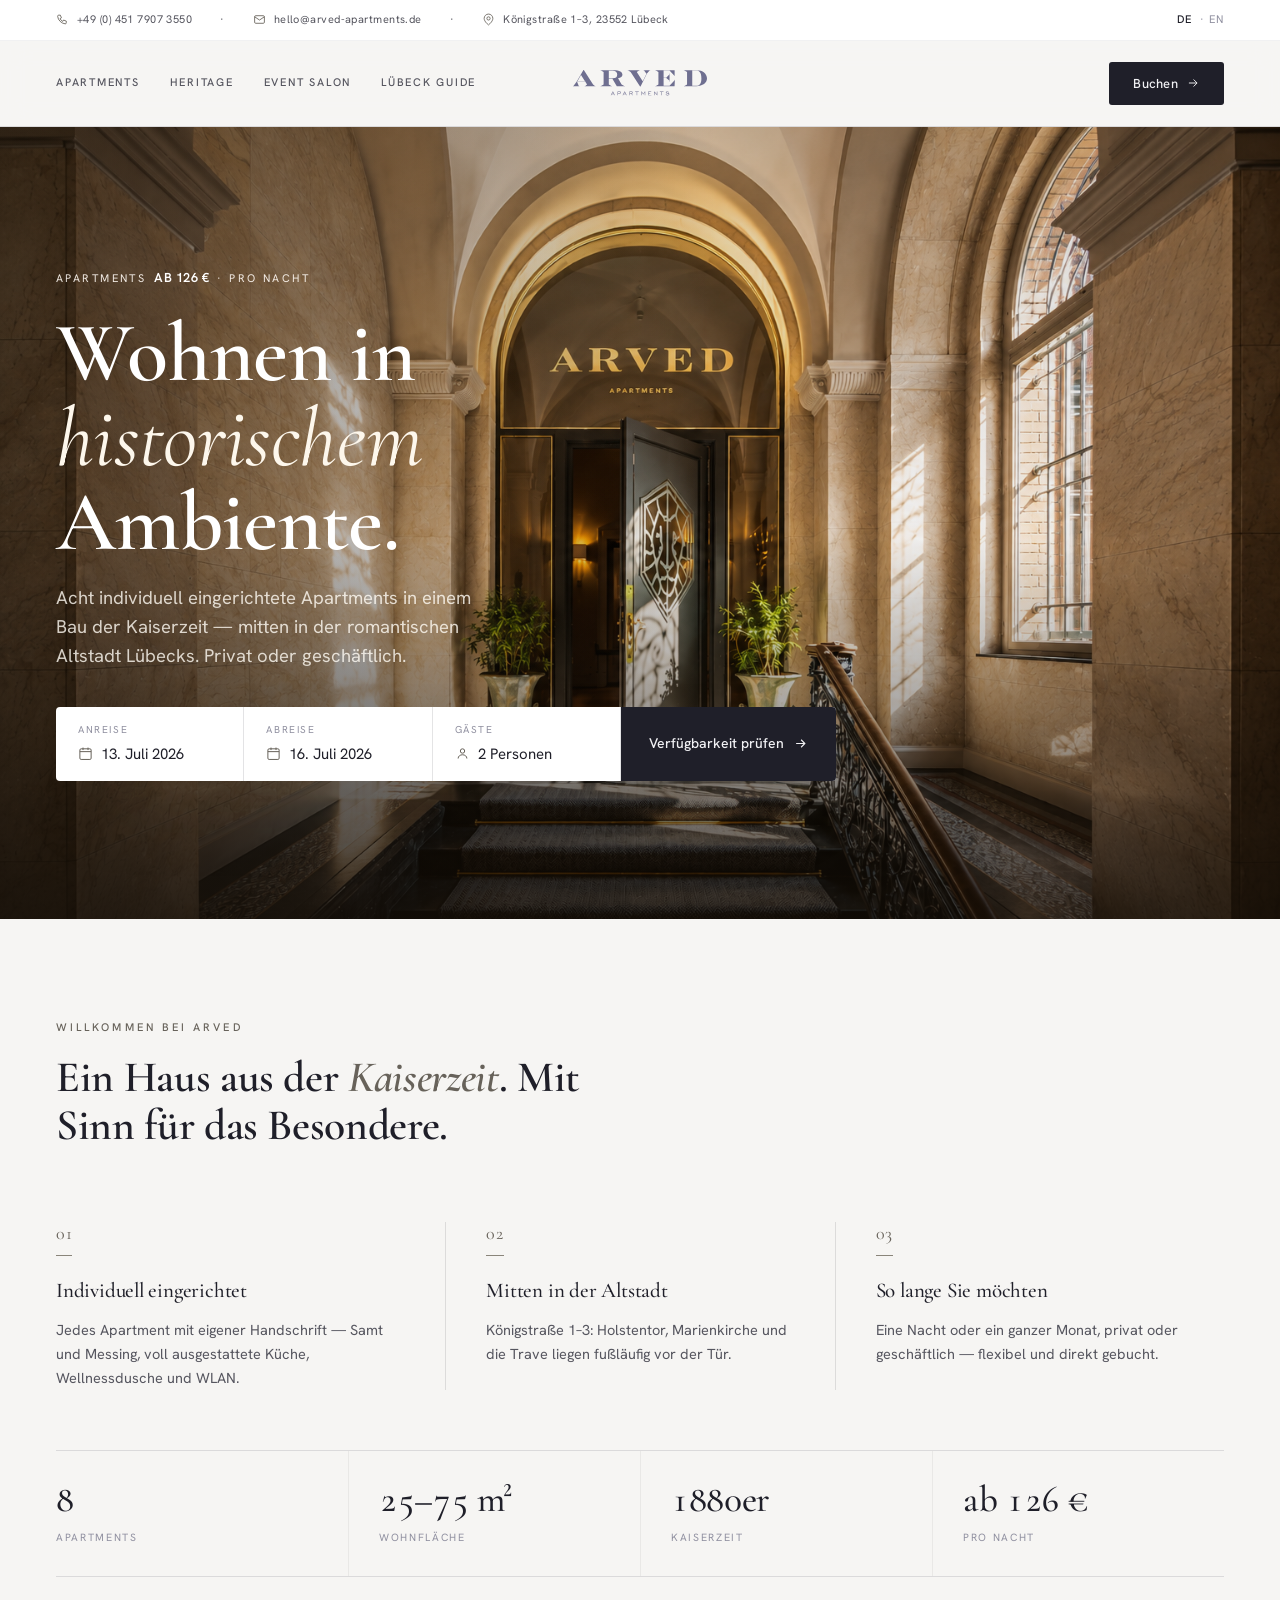
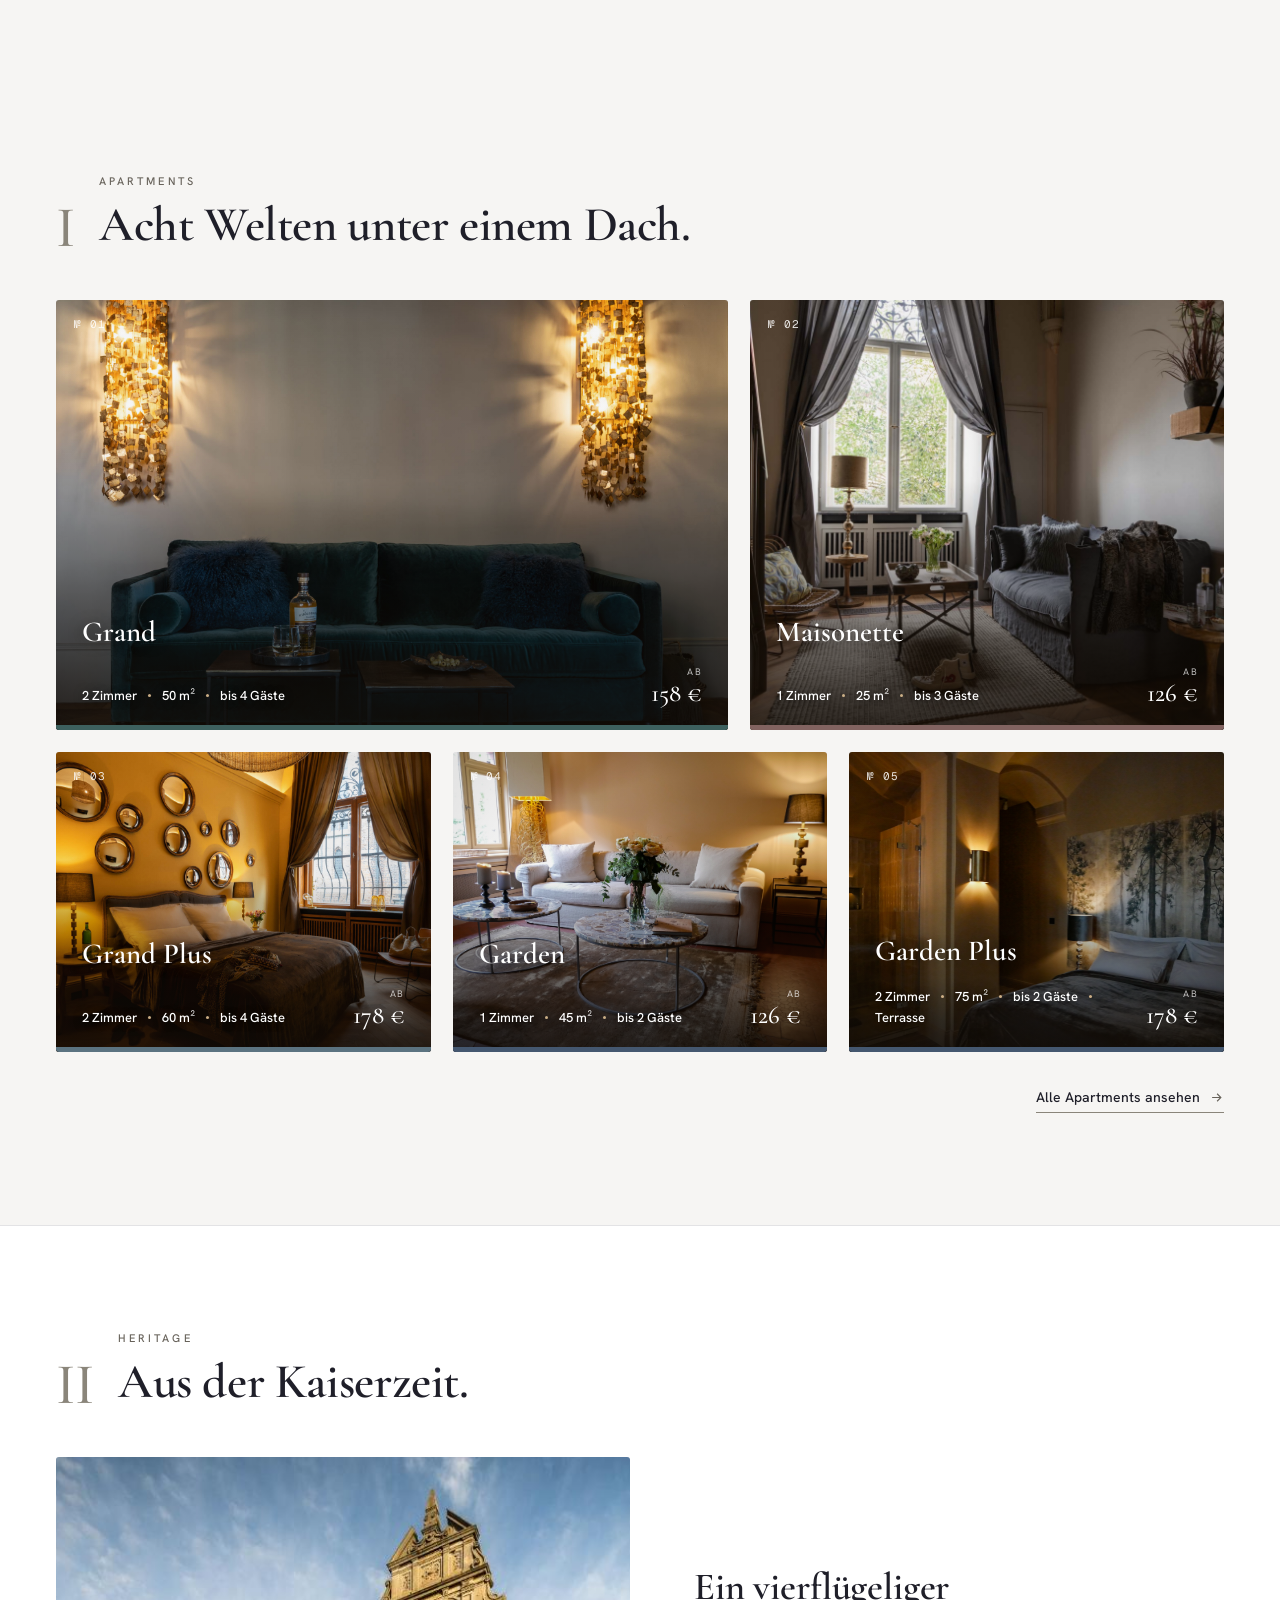
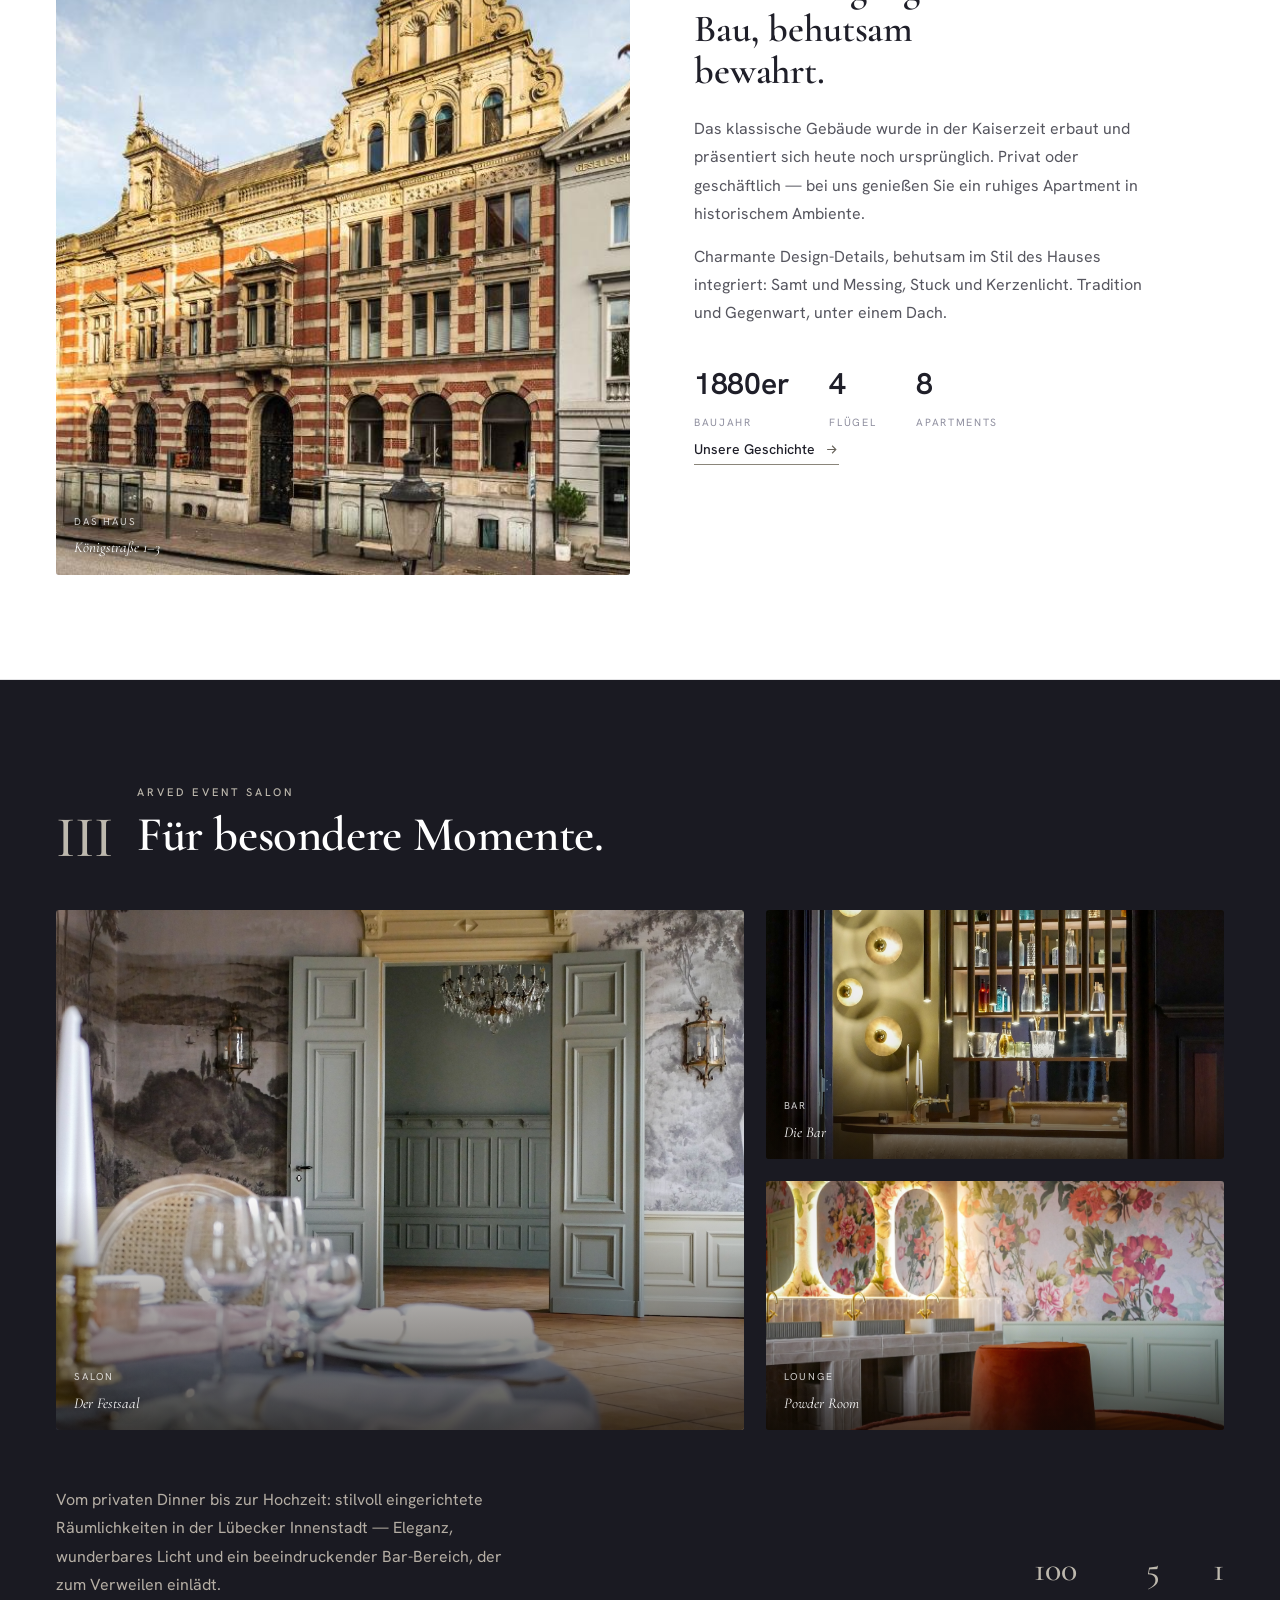
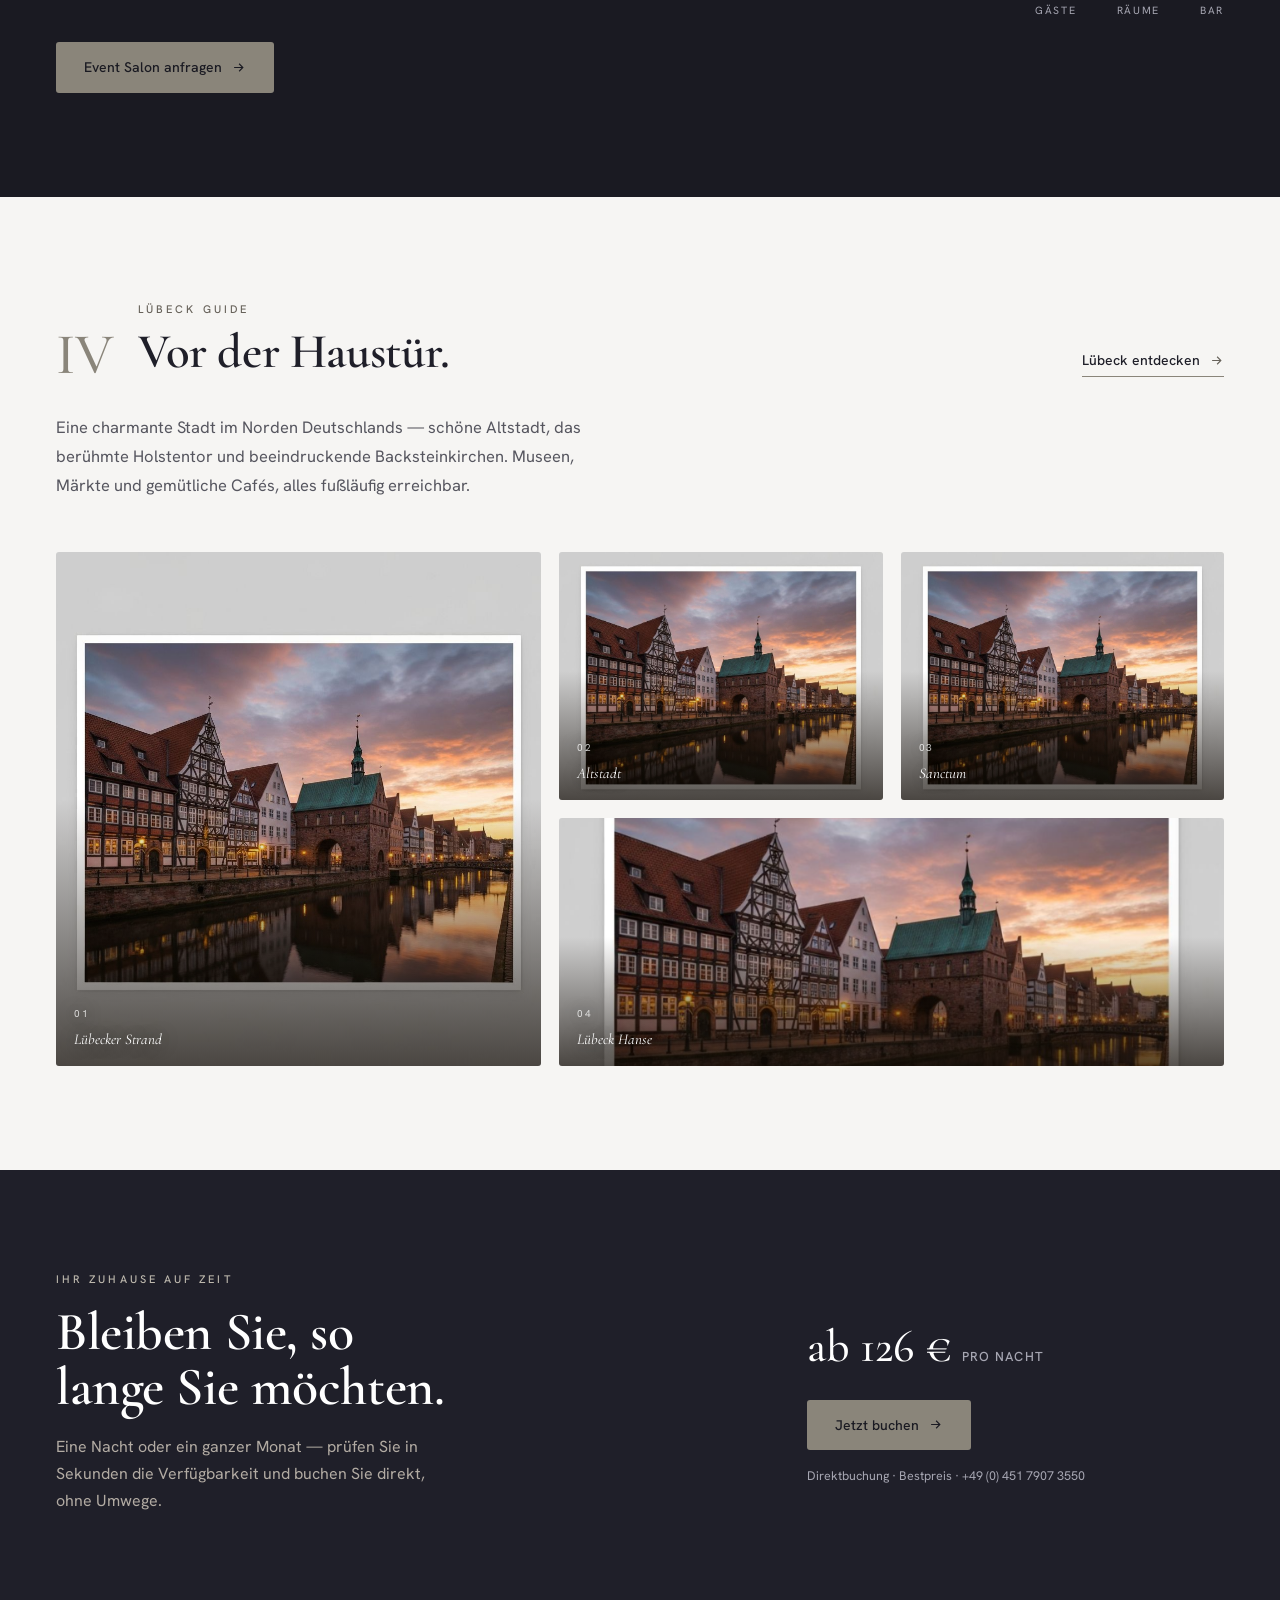
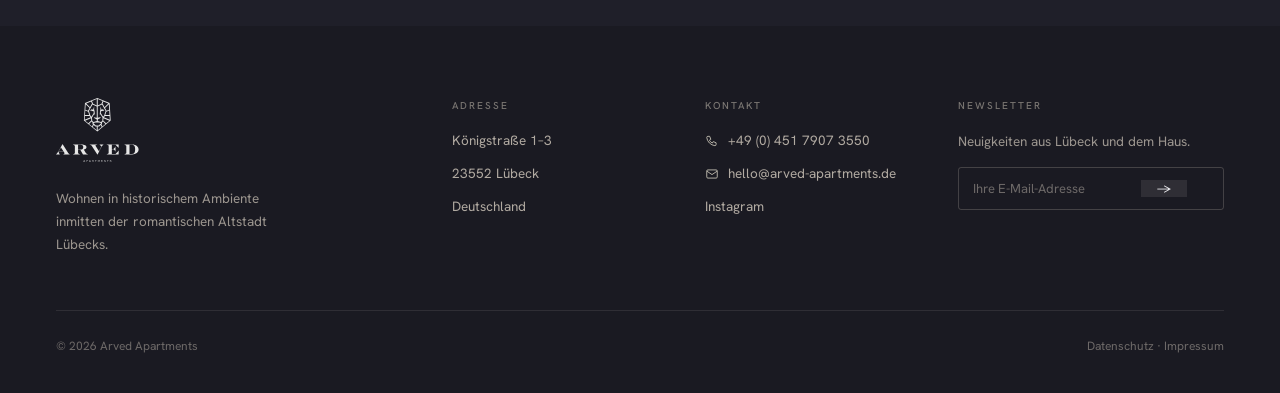
==== commit 27e12d8a: "Replace site with updated build from Arved Living (2).zip New logo wordmark (SVG), new hero image, s" ====
--- a/index.html
+++ b/index.html
@@ -33,37 +33,43 @@
   .rn{font-family:var(--serif);font-weight:500;color:var(--brass);line-height:.78;letter-spacing:0;}
 
   /* ---- top utility bar ---- */
-  .util{background:var(--ink2);color:var(--invm);font-size:12px;letter-spacing:0.02em;}
-  .util-in{max-width:1280px;margin:0 auto;padding:9px 56px;display:flex;align-items:center;justify-content:space-between;gap:20px;}
-  .util a{color:var(--invm);transition:color .15s;}
-  .util a:hover{color:var(--inv);}
-  .util .l{display:flex;gap:22px;align-items:center;flex-wrap:wrap;}
-.util .l a,.util .l span{white-space:nowrap;}
-  .util .dot{color:var(--brass);}
-  .util .lang{white-space:nowrap;}
-  .util .lang b{color:var(--inv);font-weight:500;}
+  .util{background:var(--paper);color:var(--t3);font-size:11px;letter-spacing:0.04em;border-bottom:1px solid var(--line-s);}
+  .util-in{max-width:1280px;margin:0 auto;padding:11px 56px;display:flex;align-items:center;justify-content:space-between;gap:20px;}
+  .util .l{display:flex;gap:28px;align-items:center;flex-wrap:wrap;}
+  .util .l a,.util .l span{white-space:nowrap;color:var(--t2);display:inline-flex;align-items:center;gap:8px;transition:color .15s;}
+  .util .l a:hover{color:var(--t1);}
+  .util .l svg{width:13px;height:13px;stroke:var(--brass-d);stroke-width:1.6;fill:none;}
+  .util .dot{display:none;}
+  .util .lang{white-space:nowrap;color:var(--t3);display:inline-flex;gap:7px;letter-spacing:0.1em;}
+  .util .lang b{color:var(--t1);font-weight:500;}
 
   /* ---- nav ---- */
   .nav{position:sticky;top:0;z-index:40;background:rgba(246,245,243,0.84);backdrop-filter:blur(14px);border-bottom:1px solid var(--line);}
-  .nav-in{max-width:1280px;margin:0 auto;padding:17px 56px;display:flex;align-items:center;justify-content:space-between;gap:30px;}
-  .mark b{font-family:var(--serif);font-size:25px;font-weight:500;letter-spacing:0.16em;display:block;line-height:1;}
-  .mark span{font-size:8.5px;letter-spacing:0.36em;text-transform:uppercase;color:var(--t3);margin-top:6px;display:block;}
-  .nav-l{display:flex;align-items:center;gap:34px;}
-  .nav-l a{font-size:13.5px;color:var(--t2);transition:color .15s;white-space:nowrap;}
-  .nav-l a:hover{color:var(--t1);}
+  .nav-in{max-width:1280px;margin:0 auto;padding:21px 56px;display:grid;grid-template-columns:1fr auto 1fr;align-items:center;gap:30px;}
+  .mark{grid-column:2;grid-row:1;justify-self:center;display:inline-flex;align-items:center;}
+  .mark img{height:26px;width:auto;display:block;}
+  .mark b{display:none;}
+  .mark span{display:none;}
+  .nav-l{grid-column:1;grid-row:1;justify-self:start;display:flex;align-items:center;gap:30px;}
+  .nav-l a{position:relative;font-size:11px;font-weight:500;letter-spacing:0.16em;text-transform:uppercase;color:var(--t2);transition:color .2s,letter-spacing .2s;white-space:nowrap;padding:5px 0;}
+  .nav-l a::after{content:"";position:absolute;left:0;right:0;bottom:0;height:1px;background:var(--brass);transform:scaleX(0);transform-origin:left;transition:transform .3s cubic-bezier(.2,.6,.2,1);}
+  .nav-l a:hover{color:var(--t1);letter-spacing:0.2em;}
+  .nav-l a:hover::after{transform:scaleX(1);}
+  .nav-in > .btn-ink{grid-column:3;grid-row:1;justify-self:end;}
   .btn-ink{background:var(--ink);color:var(--inv);font-size:13px;font-weight:500;border-radius:3px;padding:11px 24px;letter-spacing:0.02em;display:inline-flex;align-items:center;gap:8px;transition:opacity .15s;}
   .btn-ink:hover{opacity:.88;}
   .btn-ink svg{width:14px;height:14px;stroke:currentColor;stroke-width:1.6;fill:none;transition:transform .2s;}
   .btn-ink:hover svg{transform:translateX(3px);}
 
   /* ---- hero ---- */
-  .hero{position:relative;min-height:792px;display:flex;flex-direction:column;justify-content:flex-end;overflow:hidden;}
+  .hero{position:relative;min-height:792px;display:flex;flex-direction:column;justify-content:center;overflow:hidden;}
+  .hero-m{display:none;}
   .hero>img{position:absolute;inset:0;width:100%;height:100%;object-fit:cover;object-position:center 50%;}
-  .hero-ov{position:absolute;inset:0;background:linear-gradient(to top,rgba(20,14,7,0.86),rgba(20,14,7,0.18) 52%,rgba(20,14,7,0.30)),linear-gradient(to right,rgba(20,14,7,0.55),rgba(20,14,7,0) 62%);}
+  .hero-ov{position:absolute;inset:0;background:linear-gradient(to top,rgba(20,14,7,0.74),rgba(20,14,7,0.06) 48%,rgba(20,14,7,0.14)),linear-gradient(to right,rgba(20,14,7,0.5),rgba(20,14,7,0) 56%);}
   .hero-top{position:absolute;top:32px;left:0;right:0;}
   .hero-top .wrap{display:flex;justify-content:space-between;color:rgba(255,251,244,0.82);font-size:11px;letter-spacing:0.26em;text-transform:uppercase;}
   .hero-top b{color:rgba(255,250,244,0.92);font-weight:500;}
-  .hero-c{position:relative;padding-bottom:54px;}
+  .hero-c{position:relative;padding:40px 0;}
   .hero-price{display:inline-flex;align-items:baseline;gap:8px;white-space:nowrap;color:rgba(255,250,244,0.92);font-size:11px;letter-spacing:0.22em;text-transform:uppercase;}
   .hero-price b{font-family:var(--sans);font-size:13px;font-weight:600;color:#fff;letter-spacing:0.04em;font-variant-numeric:tabular-nums;}
   .hero h1{font-family:var(--serif);font-weight:500;letter-spacing:-0.008em;line-height:1.0;color:#fff;font-size:clamp(52px,6.6vw,98px);margin:22px 0 0;max-width:15ch;}
@@ -71,26 +77,36 @@
   .hero-sub{color:rgba(255,251,244,0.8);font-size:18.5px;line-height:1.55;max-width:44ch;margin:20px 0 0;}
 
   /* booking bar */
-  .book{margin-top:36px;display:flex;align-items:stretch;background:rgba(255,255,255,0.97);border-radius:4px;backdrop-filter:blur(8px);max-width:780px;box-shadow:0 36px 80px -34px rgba(15,10,4,0.7);overflow:hidden;}
+  .book{margin-top:36px;display:flex;align-items:stretch;background:#ffffff;border-radius:4px;max-width:780px;box-shadow:0 36px 80px -34px rgba(15,10,4,0.7);}
+  .bk-f:first-child{border-radius:4px 0 0 4px;}
   .bk-f{flex:1;padding:15px 22px;border-right:1px solid var(--line);display:flex;flex-direction:column;gap:4px;cursor:pointer;transition:background .15s;}
   .bk-f:hover{background:var(--card-h);}
   .bk-f .l{font-size:10px;letter-spacing:0.16em;text-transform:uppercase;color:var(--t3);}
   .bk-f .v{font-size:15px;color:var(--t1);display:flex;align-items:center;gap:8px;}
   .bk-f .v svg{width:15px;height:15px;stroke:var(--brass-d);stroke-width:1.6;fill:none;}
-  .bk-go{display:flex;align-items:center;gap:9px;background:var(--ink);color:var(--inv);font-size:14px;font-weight:500;padding:0 28px;white-space:nowrap;transition:opacity .15s;}
+  .bk-go{display:flex;align-items:center;gap:9px;background:var(--ink);color:var(--inv);font-size:14px;font-weight:500;padding:0 28px;white-space:nowrap;transition:opacity .15s;border-radius:0 4px 4px 0;}
   .bk-go:hover{opacity:.9;}
   .bk-go svg{width:15px;height:15px;stroke:currentColor;stroke-width:1.7;fill:none;transition:transform .2s;}
   .bk-go:hover svg{transform:translateX(3px);}
 
   /* ---- intro manifest ---- */
-  .intro{padding:104px 0 96px;}
-  .intro-grid{display:grid;grid-template-columns:1.35fr 0.65fr;gap:64px;align-items:end;}
-  .intro h2{font-family:var(--serif);font-size:clamp(30px,3.5vw,46px);font-weight:500;letter-spacing:-0.004em;line-height:1.16;max-width:20ch;}
-  .intro h2 i{font-style:italic;color:var(--brass-d);}
-  .intro p{font-size:15.5px;color:var(--t2);line-height:1.75;}
-  .intro .meta{display:flex;flex-direction:column;gap:0;border-top:1px solid var(--line);}
-  .intro .meta div{display:flex;justify-content:space-between;gap:14px;padding:13px 0;border-bottom:1px solid var(--line-s);font-size:13.5px;}
-  .intro .meta div span{color:var(--t2);} .intro .meta div b{font-weight:500;font-family:var(--sans);font-size:13px;color:var(--t1);font-variant-numeric:tabular-nums;}
+  .intro{padding:100px 0 92px;}
+  .intro-lead{max-width:600px;margin-bottom:72px;}
+  .intro-lead .eb{display:block;margin-bottom:16px;}
+  .intro-lead h2{font-family:var(--serif);font-size:clamp(30px,3.4vw,46px);font-weight:500;letter-spacing:-0.008em;line-height:1.12;}
+  .intro-lead h2 i{font-style:italic;color:var(--brass-d);}
+  .vprops{display:grid;grid-template-columns:repeat(3,1fr);gap:0;}
+  .vprop{padding:0 40px;border-left:1px solid var(--line);}
+  .vprop:first-child{padding-left:0;border-left:0;}
+  .vprop:last-child{padding-right:0;}
+  .vprop .vnum{font-family:var(--serif);font-size:18px;color:var(--brass-d);letter-spacing:0.04em;display:inline-block;padding-bottom:13px;border-bottom:1px solid var(--brass);line-height:1;}
+  .vprop h3{font-family:var(--serif);font-size:21px;font-weight:500;margin:18px 0 0;letter-spacing:-0.01em;}
+  .vprop p{font-size:14.5px;color:var(--t2);line-height:1.66;margin:10px 0 0;}
+  .statstrip{display:grid;grid-template-columns:repeat(4,1fr);margin-top:60px;border-top:1px solid var(--line);border-bottom:1px solid var(--line);}
+  .statstrip .st{padding:30px 26px 30px 0;}
+  .statstrip .st + .st{padding-left:30px;border-left:1px solid var(--line-s);}
+  .statstrip .st b{font-family:var(--serif);font-size:clamp(27px,2.9vw,37px);font-weight:500;letter-spacing:-0.01em;display:block;line-height:1;font-variant-numeric:tabular-nums;}
+  .statstrip .st span{font-size:10.5px;letter-spacing:0.16em;text-transform:uppercase;color:var(--t3);margin-top:11px;display:block;}
 
   /* ---- section heads ---- */
   section{padding:104px 0;}
@@ -123,10 +139,11 @@
   .acard:hover img{transform:scale(1.045);}
   .acard .g{position:absolute;inset:0;background:linear-gradient(to top,rgba(18,12,6,0.84),rgba(18,12,6,0.04) 58%);}
   .acard .c{position:relative;padding:24px 26px;width:100%;color:#fff;}
-  .acard .cat{font-size:10px;letter-spacing:0.2em;text-transform:uppercase;color:rgba(255,255,255,0.74);}
-  .acard h3{font-family:var(--serif);font-size:28px;font-weight:500;margin:7px 0 0;letter-spacing:0;}
-  .acard .row{display:flex;align-items:flex-end;justify-content:space-between;gap:14px;margin-top:13px;}
-  .acard .spec{font-size:12.5px;color:rgba(255,255,255,0.84);line-height:1.4;max-width:24ch;}
+  .acard h3{font-family:var(--serif);font-size:29px;font-weight:600;margin:0;letter-spacing:0;text-shadow:0 1px 14px rgba(0,0,0,0.55);}
+  .acard .row{display:flex;align-items:flex-end;justify-content:space-between;gap:14px;margin-top:11px;}
+  .acard .meta{display:flex;flex-wrap:wrap;align-items:center;font-size:13px;font-weight:500;color:#fff;text-shadow:0 1px 9px rgba(0,0,0,0.62);}
+  .acard .meta span{display:inline-flex;align-items:center;white-space:nowrap;}
+  .acard .meta span:not(:last-child)::after{content:"";width:3px;height:3px;border-radius:50%;background:rgba(212,182,140,0.95);margin:0 11px;}
   .acard .pr{text-align:right;line-height:1.05;white-space:nowrap;}
   .acard .pr small{font-size:9.5px;letter-spacing:0.14em;text-transform:uppercase;color:rgba(255,255,255,0.72);display:block;margin-bottom:3px;}
   .acard .pr b{font-family:var(--serif);font-size:25px;font-weight:500;}
@@ -186,11 +203,14 @@
   /* ---- footer ---- */
   footer{background:var(--ink2);color:var(--inv);padding:72px 0 36px;}
   .ft{display:grid;grid-template-columns:1.7fr 1fr 1fr 1.3fr;gap:48px;}
-  .ft .mark b{font-family:var(--serif);font-size:26px;color:var(--inv);letter-spacing:0.16em;}
-  .ft .mark span{font-size:8.5px;letter-spacing:0.36em;text-transform:uppercase;color:rgba(236,226,210,0.5);margin-top:6px;display:block;}
+  .ft .mark img{height:64px;width:auto;display:block;filter:brightness(0) invert(0.9);}
+  .ft .mark b{display:none;}
+  .ft .mark span{display:none;}
   .ft p{font-size:13.5px;line-height:1.7;color:rgba(236,226,210,0.62);max-width:30ch;margin:18px 0 0;}
   .ft h4{font-size:10px;letter-spacing:0.2em;text-transform:uppercase;color:rgba(236,226,210,0.46);margin:0 0 16px;}
   .ft .col a,.ft .col div{display:block;font-size:13.5px;color:rgba(236,226,210,0.72);margin-bottom:11px;transition:color .15s;}
+  .ft .col a{display:flex;align-items:center;gap:9px;}
+  .ft .col a svg{width:14px;height:14px;stroke:var(--brass-iv);stroke-width:1.6;fill:none;flex:0 0 auto;}
   .ft .col a:hover{color:#fff;}
   .nl{display:flex;border:1px solid rgba(236,226,210,0.2);border-radius:3px;overflow:hidden;margin-top:4px;}
   .nl input{flex:1;background:transparent;border:0;color:#fff;font-family:var(--sans);font-size:13px;padding:12px 14px;outline:none;}
@@ -243,19 +263,34 @@
 @media(max-width:720px){
   .wrap,.util-in,.nav-in,.phero .in,.band .wrap{padding-left:20px;padding-right:20px;}
   .util{display:none;}
-  .nav-in{padding:13px 20px;}
+  .nav-in{display:flex;justify-content:space-between;padding:13px 20px;}
   .nav-l{display:none;}
   .nav-in > .btn-ink{display:none;}
   .nav-burger{display:inline-flex;}
   .mark b{font-size:21px;}
+  .mark img{height:22px;}
+  .vprops{grid-template-columns:1fr;}
+  .vprop{padding:28px 0 0;border-left:0;border-top:1px solid var(--line);}
+  .vprop:first-child{padding-top:0;border-top:0;}
+  .statstrip{grid-template-columns:1fr 1fr;border-bottom:0;}
+  .statstrip .st{padding:20px 0;border-bottom:1px solid var(--line-s);}
+  .statstrip .st + .st{padding-left:0;border-left:0;}
+  .statstrip .st:nth-child(even){padding-left:20px;border-left:1px solid var(--line-s);}
   .hero{min-height:86vh;}
+  .hero-d{display:none;}
+  .hero-m{display:block;}
   .hero h1{font-size:clamp(38px,12vw,60px);max-width:none;}
   .hero-sub{font-size:16px;max-width:none;}
   .hero-top{display:none;}
-  .hero-c{padding-bottom:30px;}
-  .book{flex-wrap:wrap;max-width:none;}
+  .hero-c{padding:24px 0;}
+  .book{flex-wrap:wrap;max-width:none;overflow:hidden;}
+  .book .bk-f:first-child{border-radius:0;}
   .book .bk-f{flex:1 1 50%;}
-  .book .bk-go{flex:1 1 100%;justify-content:center;padding:15px;}
+  .book .bk-go{flex:1 1 100%;justify-content:center;padding:15px;border-radius:0;}
+  .book.collapsible .bk-f{display:none;}
+  .book.collapsible:not(.open) .bk-go{border-radius:4px;}
+  .book.collapsible.open .bk-f{display:flex;}
+  .book.collapsible.open .bk-go{border-top:1px solid var(--line);}
   section{padding:58px 0;}
   .shead{margin-bottom:28px;gap:14px;}
   .shead .rn{font-size:38px;}
@@ -289,7 +324,7 @@
   .shead .rn{font-size:32px;}
 }
 </style>
-<script src="arved.js?v=3"></script>
+<script src="arved.js?v=4"></script>
 </head>
 <body>
 
@@ -297,11 +332,11 @@
   <div class="util">
     <div class="util-in">
       <div class="l">
-        <a href="tel:+4945179073550">+49 (0) 451 7907 3550</a>
+        <a href="tel:+4945179073550"><svg viewBox="0 0 24 24"><path d="M5 4h3l2 5-2.5 1.5a11 11 0 0 0 5 5L14 13l5 2v3a2 2 0 0 1-2 2A16 16 0 0 1 3 6a2 2 0 0 1 2-2Z"/></svg>+49 (0) 451 7907 3550</a>
         <span class="dot">·</span>
-        <a href="mailto:hello@arved-apartments.de">hello@arved-apartments.de</a>
+        <a href="mailto:hello@arved-apartments.de"><svg viewBox="0 0 24 24"><rect x="3" y="5" width="18" height="14" rx="2"/><path d="m3 7 9 6 9-6"/></svg>hello@arved-apartments.de</a>
         <span class="dot">·</span>
-        <span>Königstraße 1–3, 23552 Lübeck</span>
+        <span><svg viewBox="0 0 24 24"><path d="M20 10c0 6-8 12-8 12s-8-6-8-12a8 8 0 0 1 16 0Z"/><circle cx="12" cy="10" r="3"/></svg>Königstraße 1–3, 23552 Lübeck</span>
       </div>
       <div class="lang"><b>DE</b> · EN</div>
     </div>
@@ -310,7 +345,7 @@
   <!-- nav -->
   <header class="nav">
     <div class="nav-in">
-      <a class="mark" href="index.html"><b>ARVED</b><span>Apartments · Lübeck</span></a>
+      <a class="mark" href="index.html"><img src="assets/arved/logo-wordmark-dark.svg" alt="ARVED Apartments · Lübeck"></a>
       <nav class="nav-l">
         <a href="apartments.html">Apartments</a>
         <a href="heritage.html">Heritage</a>
@@ -323,14 +358,8 @@
 
   <!-- hero -->
   <section class="hero" style="padding:0;">
-    <img src="assets/arved/entrance.jpg" alt="Historischer Eingang der Arved Apartments, Königstraße Lübeck" style="object-position:center 44%;">
+    <img src="assets/arved/hero-entrance.png" alt="Historischer Marmor-Eingang mit goldenem ARVED-Schriftzug" style="object-position:center 38%;">
     <div class="hero-ov"></div>
-    <div class="hero-top">
-      <div class="wrap">
-        <span>Altstadt Lübeck · <b>seit der Kaiserzeit</b></span>
-        <span>Königstraße 1–3</span>
-      </div>
-    </div>
     <div class="hero-c">
       <div class="wrap">
         <span class="hero-price">Apartments <b>ab 126 €</b> · pro Nacht</span>
@@ -349,17 +378,32 @@
   <!-- intro manifest -->
   <div class="wrap">
     <div class="intro">
-      <div class="intro-grid">
-        <h2>Wer Sinn für das Besondere hat, erfreut sich an charmanten <i>Design-Details</i> — behutsam im Stil des Hauses.</h2>
-        <div>
-          <p style="margin:0 0 22px;">Ob ein paar Nächte oder ein langer Aufenthalt: bei Arved wohnen Sie ruhig, privat und mit Charakter — ein Zuhause auf Zeit in der Lübecker Altstadt.</p>
-          <div class="meta">
-            <div><span>Apartments</span><b>8</b></div>
-            <div><span>Größen</span><b>25 – 75 m²</b></div>
-            <div><span>Lage</span><b>Königstraße 1–3</b></div>
-            <div><span>Ab</span><b>126 € / Nacht</b></div>
-          </div>
-        </div>
+      <div class="intro-lead">
+        <span class="eb">Willkommen bei Arved</span>
+        <h2>Ein Haus aus der <i>Kaiserzeit</i>. Mit Sinn für das Besondere.</h2>
+      </div>
+      <div class="vprops">
+        <div class="vprop">
+          <span class="vnum">01</span>
+          <h3>Individuell eingerichtet</h3>
+          <p>Jedes Apartment mit eigener Handschrift — Samt und Messing, voll ausgestattete Küche, Wellnessdusche und WLAN.</p>
+        </div>
+        <div class="vprop">
+          <span class="vnum">02</span>
+          <h3>Mitten in der Altstadt</h3>
+          <p>Königstraße 1–3: Holstentor, Marienkirche und die Trave liegen fußläufig vor der Tür.</p>
+        </div>
+        <div class="vprop">
+          <span class="vnum">03</span>
+          <h3>So lange Sie möchten</h3>
+          <p>Eine Nacht oder ein ganzer Monat, privat oder geschäftlich — flexibel und direkt gebucht.</p>
+        </div>
+      </div>
+      <div class="statstrip">
+        <div class="st"><b>8</b><span>Apartments</span></div>
+        <div class="st"><b>25–75 m²</b><span>Wohnfläche</span></div>
+        <div class="st"><b>1880er</b><span>Kaiserzeit</span></div>
+        <div class="st"><b>ab 126 €</b><span>pro Nacht</span></div>
       </div>
     </div>
   </div>
@@ -369,42 +413,42 @@
     <div class="wrap">
       <div class="shead">
         <span class="rn">I</span>
-        <div><span class="eb">Apartments</span><h2>Acht Häuser im Haus.</h2></div>
+        <div><span class="eb">Apartments</span><h2>Acht Welten unter einem Dach.</h2></div>
       </div>
       <div class="agrid">
-        <a class="acard c-7 tall" style="--w:#44576f" href="apartment-grand.html">
+        <a class="acard c-7 tall" style="--w:#3d605e" href="apartment-grand.html">
           <img src="assets/arved/grand-1.jpg" alt="Wohnsalon Grand" style="object-position:center 50%;">
           <div class="g"></div><span class="badge">№ 01</span>
-          <div class="c"><span class="cat">Zwei-Zimmer-Apartment</span><h3>Grand</h3>
-            <div class="row"><span class="spec">bis 4 Personen · 50 m² · separates Schlafzimmer, Kingsize</span><span class="pr"><small>ab</small><b>158 €</b></span></div>
+          <div class="c"><h3>Grand</h3>
+            <div class="row"><div class="meta"><span>2 Zimmer</span><span>50 m²</span><span>bis 4 Gäste</span></div><span class="pr"><small>ab</small><b>158 €</b></span></div>
           </div>
         </a>
         <a class="acard c-5 tall" style="--w:#826360" href="apartment-maisonette.html">
-          <img src="assets/arved/maisonette-3.jpg" alt="Maisonette Empore" style="object-position:center 54%;">
+          <img src="assets/arved/maisonette-1.jpg" alt="Maisonette — Wohnraum mit hohem Altbaufenster" style="object-position:center 50%;">
           <div class="g"></div><span class="badge">№ 02</span>
-          <div class="c"><span class="cat">Ein-Zimmer-Apartment</span><h3>Maisonette</h3>
-            <div class="row"><span class="spec">bis 3 Personen · 25 m² · Queensize auf Empore</span><span class="pr"><small>ab</small><b>126 €</b></span></div>
+          <div class="c"><h3>Maisonette</h3>
+            <div class="row"><div class="meta"><span>1 Zimmer</span><span>25 m²</span><span>bis 3 Gäste</span></div><span class="pr"><small>ab</small><b>126 €</b></span></div>
           </div>
         </a>
         <a class="acard c-4" style="--w:#5b7380" href="apartment-grand-plus.html">
           <img src="assets/arved/grandplus-3.jpg" alt="Schlafzimmer Grand Plus mit Altstadtblick" style="object-position:center 42%;">
           <div class="g"></div><span class="badge">№ 03</span>
-          <div class="c"><span class="cat">Zwei-Zimmer</span><h3>Grand Plus</h3>
-            <div class="row"><span class="spec">bis 4 P · 60 m²</span><span class="pr"><small>ab</small><b>178 €</b></span></div>
+          <div class="c"><h3>Grand Plus</h3>
+            <div class="row"><div class="meta"><span>2 Zimmer</span><span>60 m²</span><span>bis 4 Gäste</span></div><span class="pr"><small>ab</small><b>178 €</b></span></div>
           </div>
         </a>
-        <a class="acard c-4" style="--w:#3d605e" href="apartment-garden.html">
+        <a class="acard c-4" style="--w:#44576f" href="apartment-garden.html">
           <img src="assets/arved/garden-1.jpg" alt="Wohnzimmer Garden" style="object-position:center 56%;">
           <div class="g"></div><span class="badge">№ 04</span>
-          <div class="c"><span class="cat">Ein-Zimmer</span><h3>Garden</h3>
-            <div class="row"><span class="spec">bis 2 P · 45 m²</span><span class="pr"><small>ab</small><b>126 €</b></span></div>
+          <div class="c"><h3>Garden</h3>
+            <div class="row"><div class="meta"><span>1 Zimmer</span><span>45 m²</span><span>bis 2 Gäste</span></div><span class="pr"><small>ab</small><b>126 €</b></span></div>
           </div>
         </a>
-        <a class="acard c-4" style="--w:#3d605e" href="apartment-garden-plus.html">
-          <img src="assets/arved/gardenplus-4.jpg" alt="Sitzbereich Garden Plus" style="object-position:center 50%;">
+        <a class="acard c-4" style="--w:#44576f" href="apartment-garden-plus.html">
+          <img src="assets/arved/gardenplus-3.jpg" alt="Garden Plus — Schlafzimmer mit Wellnessdusche" style="object-position:center 46%;">
           <div class="g"></div><span class="badge">№ 05</span>
-          <div class="c"><span class="cat">Zwei-Zimmer</span><h3>Garden Plus</h3>
-            <div class="row"><span class="spec">bis 2 P · 75 m² · Terrasse</span><span class="pr"><small>ab</small><b>178 €</b></span></div>
+          <div class="c"><h3>Garden Plus</h3>
+            <div class="row"><div class="meta"><span>2 Zimmer</span><span>75 m²</span><span>bis 2 Gäste</span><span>Terrasse</span></div><span class="pr"><small>ab</small><b>178 €</b></span></div>
           </div>
         </a>
       </div>
@@ -508,11 +552,11 @@
     <div class="wrap">
       <div class="ft">
         <div>
-          <div class="mark"><b>ARVED</b><span>Apartments · Lübeck</span></div>
+          <div class="mark"><img src="assets/arved/logo-lion-cream.svg" alt="ARVED Apartments · Lübeck"></div>
           <p>Wohnen in historischem Ambiente inmitten der romantischen Altstadt Lübecks.</p>
         </div>
         <div class="col"><h4>Adresse</h4><div>Königstraße 1–3</div><div>23552 Lübeck</div><div>Deutschland</div></div>
-        <div class="col"><h4>Kontakt</h4><a href="tel:+4945179073550">+49 (0) 451 7907 3550</a><a href="mailto:hello@arved-apartments.de">hello@arved-apartments.de</a><a href="https://www.instagram.com/arvedapartments/" target="_blank" rel="noopener">Instagram</a></div>
+        <div class="col"><h4>Kontakt</h4><a href="tel:+4945179073550"><svg viewBox="0 0 24 24"><path d="M5 4h3l2 5-2.5 1.5a11 11 0 0 0 5 5L14 13l5 2v3a2 2 0 0 1-2 2A16 16 0 0 1 3 6a2 2 0 0 1 2-2Z"/></svg>+49 (0) 451 7907 3550</a><a href="mailto:hello@arved-apartments.de"><svg viewBox="0 0 24 24"><rect x="3" y="5" width="18" height="14" rx="2"/><path d="m3 7 9 6 9-6"/></svg>hello@arved-apartments.de</a><a href="https://www.instagram.com/arvedapartments/" target="_blank" rel="noopener">Instagram</a></div>
         <div class="col"><h4>Newsletter</h4><p style="margin:0 0 14px;">Neuigkeiten aus Lübeck und dem Haus.</p><div class="nl"><input type="email" placeholder="Ihre E-Mail-Adresse"><button>→</button></div></div>
       </div>
       <div class="ft-b"><span>© 2026 Arved Apartments</span><span><a href="#">Datenschutz</a> · <a href="#">Impressum</a></span></div>
